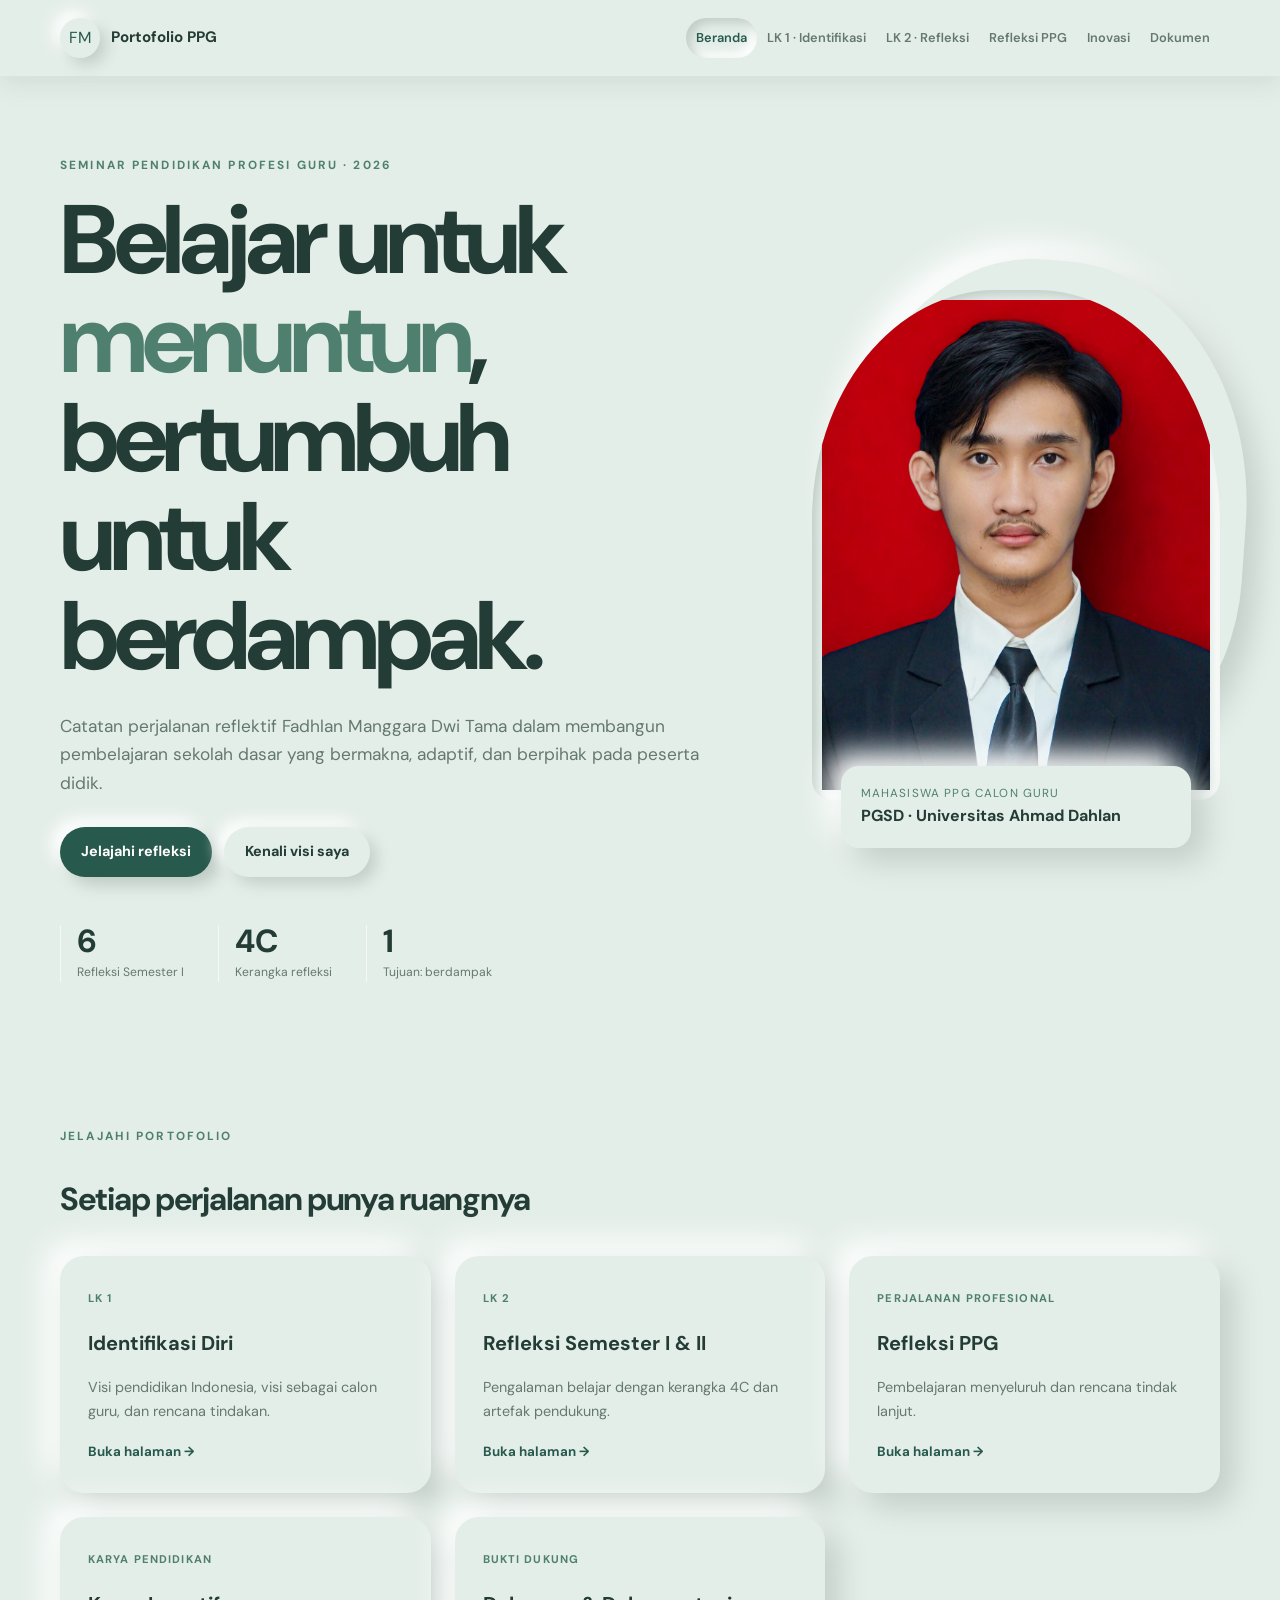
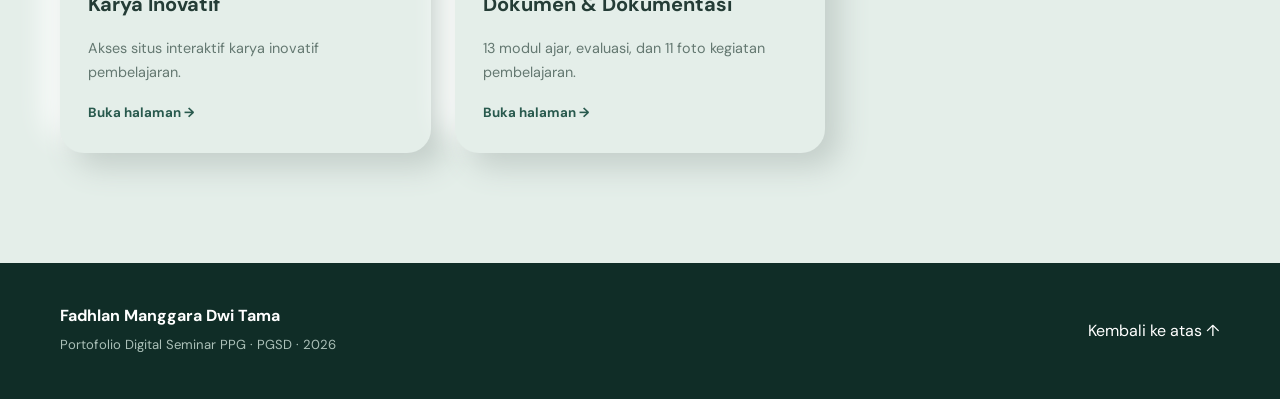
==== index.html @ 5e805ad4 "Update halaman portofolio dan refleksi LK tanpa rubrik" ====
<!doctype html>
<html lang="id"><head><meta charset="UTF-8"><meta name="viewport" content="width=device-width,initial-scale=1"><meta name="description" content="Beranda — Portofolio Seminar PPG Fadhlan Manggara Dwi Tama"><meta name="theme-color" content="#28594d"><title>Beranda | Portofolio PPG Fadhlan Manggara</title><link rel="icon" type="image/png" href="image/Icon.png"><link rel="preconnect" href="https://fonts.googleapis.com"><link rel="preconnect" href="https://fonts.gstatic.com" crossorigin><link href="https://fonts.googleapis.com/css2?family=DM+Sans:wght@400;500;600;700&display=swap" rel="stylesheet"><link rel="stylesheet" href="styles.css"><link rel="stylesheet" href="updates.css"><link rel="stylesheet" href="neumorphism.css?v=20261024"><link rel="stylesheet" href="pages.css?v=20261024"><script src="site.js?v=20261024" defer></script></head><body id="top-page"><a class="skip-link" href="#main">Lewati ke konten utama</a><header class="site-header"><nav class="nav shell" aria-label="Navigasi utama"><a class="brand" href="index.html"><span>FM</span><strong>Portofolio PPG</strong></a><button class="menu-button" type="button" aria-expanded="false" aria-controls="nav-list"><span class="sr-only">Buka menu</span><i></i><i></i><i></i></button><ul id="nav-list" class="nav-list"><li><a href="index.html">Beranda</a></li><li><a href="identifikasi.html">LK 1 · Identifikasi</a></li><li><a href="refleksi.html">LK 2 · Refleksi</a></li><li><a href="refleksi-ppg.html">Refleksi PPG</a></li><li><a href="inovasi.html">Inovasi</a></li><li><a href="dokumen.html">Dokumen</a></li></ul></nav></header><main id="main">      <section class="hero shell" id="top">
        <div class="hero-copy reveal">
          <p class="eyebrow">Seminar Pendidikan Profesi Guru · 2026</p>
          <h1>Belajar untuk <em>menuntun</em>, bertumbuh untuk berdampak.</h1>
          <p class="lead">
            Catatan perjalanan reflektif Fadhlan Manggara Dwi Tama dalam
            membangun pembelajaran sekolah dasar yang bermakna, adaptif, dan
            berpihak pada peserta didik.
          </p>
          <div class="hero-actions">
            <a class="button primary" href="refleksi.html">Jelajahi refleksi</a
            ><a class="button secondary" href="identifikasi.html"
              >Kenali visi saya</a
            >
          </div>
          <dl class="hero-stats">
            <div>
              <dt>6</dt>
              <dd>Refleksi Semester I</dd>
            </div>
            <div>
              <dt>4C</dt>
              <dd>Kerangka refleksi</dd>
            </div>
            <div>
              <dt>1</dt>
              <dd>Tujuan: berdampak</dd>
            </div>
          </dl>
        </div>
        <figure class="portrait-card reveal">
          <div class="portrait-frame">
            <img src="image/avatar.jpg" alt="Foto Fadhlan Manggara Dwi Tama" />
          </div>
          <figcaption>
            <span>Mahasiswa PPG Calon Guru</span
            ><strong>PGSD · Universitas Ahmad Dahlan</strong>
          </figcaption>
        </figure>
      </section><section class="section home-links"><div class="shell"><p class="eyebrow">Jelajahi portofolio</p><h2>Setiap perjalanan punya ruangnya</h2><div class="home-card-grid"><a class="home-card" href="identifikasi.html"><span>LK 1</span><h3>Identifikasi Diri</h3><p>Visi pendidikan Indonesia, visi sebagai calon guru, dan rencana tindakan.</p><small>Buka halaman →</small></a><a class="home-card" href="refleksi.html"><span>LK 2</span><h3>Refleksi Semester I & II</h3><p>Pengalaman belajar dengan kerangka 4C dan artefak pendukung.</p><small>Buka halaman →</small></a><a class="home-card" href="refleksi-ppg.html"><span>Perjalanan profesional</span><h3>Refleksi PPG</h3><p>Pembelajaran menyeluruh dan rencana tindak lanjut.</p><small>Buka halaman →</small></a><a class="home-card" href="inovasi.html"><span>Karya pendidikan</span><h3>Karya Inovatif</h3><p>Akses situs interaktif karya inovatif pembelajaran.</p><small>Buka halaman →</small></a><a class="home-card" href="dokumen.html"><span>Bukti dukung</span><h3>Dokumen & Dokumentasi</h3><p>13 modul ajar, evaluasi, dan 11 foto kegiatan pembelajaran.</p><small>Buka halaman →</small></a></div></div></section></main><footer><div class="shell footer-inner"><div><strong>Fadhlan Manggara Dwi Tama</strong><p>Portofolio Digital Seminar PPG · PGSD · 2026</p></div><a href="#top-page">Kembali ke atas ↑</a></div></footer></body></html>
---- styles.css ----
:root{--ink:#18322d;--forest:#173f36;--leaf:#3f785f;--mint:#dcebe3;--cream:#f4f0e7;--paper:#fffdf8;--gold:#c98942;--muted:#65736f;--line:#d8dfda;--shadow:0 24px 70px rgba(23,63,54,.12);--radius:28px}*{box-sizing:border-box}html{scroll-behavior:smooth;scroll-padding-top:88px}body{margin:0;background:var(--paper);color:var(--ink);font-family:"DM Sans",sans-serif;line-height:1.65}a{color:inherit}.shell{width:min(1160px,calc(100% - 40px));margin:auto}.skip-link{position:fixed;left:20px;top:-100px;z-index:200;background:#fff;padding:12px 18px;border-radius:12px}.skip-link:focus{top:12px}.sr-only{position:absolute;width:1px;height:1px;overflow:hidden;clip:rect(0,0,0,0)}.site-header{position:sticky;top:0;z-index:100;background:rgba(255,253,248,.9);backdrop-filter:blur(16px);border-bottom:1px solid rgba(216,223,218,.8)}.nav{height:76px;display:flex;align-items:center;justify-content:space-between}.brand{display:flex;align-items:center;gap:11px;text-decoration:none}.brand span{display:grid;place-items:center;width:38px;height:38px;background:var(--forest);color:#fff;border-radius:50%;font-family:"Newsreader",serif}.brand strong{font-size:.95rem}.nav-list{display:flex;list-style:none;gap:4px;margin:0;padding:0}.nav-list a{display:block;text-decoration:none;padding:9px 13px;border-radius:999px;color:var(--muted);font-size:.86rem;font-weight:600}.nav-list a:hover,.nav-list a.active{background:var(--mint);color:var(--forest)}.menu-button{display:none;border:0;background:none}.menu-button i{display:block;width:22px;height:2px;background:var(--ink);margin:4px}.hero{min-height:calc(100vh - 76px);display:grid;grid-template-columns:1.25fr .75fr;gap:72px;align-items:center;padding-top:80px;padding-bottom:80px}.eyebrow{margin:0 0 14px;text-transform:uppercase;letter-spacing:.18em;color:var(--leaf);font-size:.74rem;font-weight:700}.hero h1,.section-heading h2{font-family:"Newsreader",serif;line-height:1.02;letter-spacing:-.035em;margin:0}.hero h1{font-size:clamp(3.5rem,7.6vw,6.6rem);max-width:800px}.hero h1 em{color:var(--leaf);font-weight:600}.lead{max-width:650px;color:var(--muted);font-size:1.08rem;margin:26px 0 30px}.hero-actions{display:flex;gap:12px;flex-wrap:wrap}.button{text-decoration:none;border-radius:999px;padding:13px 21px;font-weight:700;font-size:.9rem}.primary{background:var(--forest);color:#fff}.secondary{border:1px solid var(--line);background:#fff}.hero-stats{display:flex;gap:34px;margin:48px 0 0}.hero-stats div{border-left:1px solid var(--line);padding-left:16px}.hero-stats dt{font-family:"Newsreader",serif;font-size:2rem;font-weight:700;line-height:1}.hero-stats dd{margin:5px 0 0;color:var(--muted);font-size:.76rem}.portrait-card{margin:0;position:relative}.portrait-card:before{content:"";position:absolute;inset:-30px -26px 80px 30px;border-radius:48% 52% 42% 58%;background:var(--mint);z-index:-1;transform:rotate(4deg)}.portrait-frame{aspect-ratio:4/5;overflow:hidden;border-radius:45% 45% 20px 20px;background:var(--mint);box-shadow:var(--shadow)}.portrait-frame img{width:100%;height:100%;object-fit:cover}.portrait-card figcaption{width:86%;margin:-34px auto 0;position:relative;background:var(--forest);color:#fff;padding:18px 20px;border-radius:18px;box-shadow:var(--shadow)}.portrait-card figcaption span,.portrait-card figcaption strong{display:block}.portrait-card figcaption span{color:#bcd5c6;font-size:.73rem;text-transform:uppercase;letter-spacing:.1em}.section{padding:110px 0}.section-heading{max-width:760px;margin-bottom:46px}.section-heading h2{font-size:clamp(2.5rem,5vw,4.4rem)}.section-heading>p:last-child{color:var(--muted);max-width:680px}.split{max-width:none;display:grid;grid-template-columns:1.25fr .75fr;align-items:end;gap:50px}.identity{background:var(--cream)}.vision-grid{display:grid;grid-template-columns:repeat(3,1fr);gap:18px}.vision-card{background:var(--paper);border:1px solid rgba(23,63,54,.08);border-radius:var(--radius);padding:30px}.vision-card>span{display:inline-grid;place-items:center;width:38px;height:38px;background:var(--mint);border-radius:50%;font-weight:700;color:var(--leaf)}.vision-card h3{font-family:"Newsreader",serif;font-size:1.55rem;line-height:1.15}.vision-card p{color:var(--muted)}.profile-card{display:grid;grid-template-columns:1fr 1fr;gap:60px;background:var(--forest);color:#fff;border-radius:var(--radius);padding:42px;margin-top:20px}.profile-card h3{font-family:"Newsreader",serif;font-size:2.3rem;margin:.2em 0}.profile-card p{color:#c9d8d2}.profile-data{margin:0}.profile-data div{display:grid;grid-template-columns:130px 1fr;padding:10px 0;border-bottom:1px solid rgba(255,255,255,.13)}.profile-data dt{color:#a9c0b7;font-size:.8rem}.profile-data dd{margin:0;font-weight:600}.semester-tabs{display:flex;gap:8px;margin-bottom:24px}.tab{border:1px solid var(--line);background:#fff;color:var(--muted);padding:11px 17px;border-radius:999px;font:600 .88rem "DM Sans";cursor:pointer}.tab span{display:inline-grid;place-items:center;min-width:24px;height:24px;background:var(--cream);border-radius:50%;margin-left:7px}.tab.active{background:var(--forest);color:#fff;border-color:var(--forest)}.course-grid{display:grid;grid-template-columns:repeat(2,1fr);gap:18px}.course-card{border:1px solid var(--line);border-radius:var(--radius);overflow:hidden;background:#fff}.course-summary{width:100%;display:grid;grid-template-columns:auto 1fr auto;align-items:center;gap:16px;text-align:left;border:0;background:#fff;padding:23px;cursor:pointer;color:var(--ink)}.course-summary .number{display:grid;place-items:center;width:42px;height:42px;border-radius:14px;background:var(--mint);font-weight:700}.course-summary strong{font:700 1.18rem/1.25 "Newsreader",serif}.course-summary small{display:block;color:var(--muted);font:500 .72rem "DM Sans";margin-top:5px;text-transform:uppercase;letter-spacing:.08em}.chevron{font-size:1.4rem;transition:.2s}.course-card.open .chevron{transform:rotate(45deg)}.course-body{display:none;padding:0 23px 24px}.course-card.open .course-body{display:block}.four-c{display:grid;grid-template-columns:1fr 1fr;gap:10px}.four-c div{background:#f6f8f5;border-radius:15px;padding:14px}.four-c b{display:block;color:var(--leaf);font-size:.72rem;text-transform:uppercase;letter-spacing:.1em}.four-c p{margin:5px 0 0;color:var(--muted);font-size:.86rem}.artifact{margin:12px 0 0;padding:12px 14px;border:1px dashed #afbeb6;border-radius:14px;color:var(--muted);font-size:.8rem}.pending-card,.pending-card .course-summary{background:var(--cream)}.journey{background:var(--mint)}.journey-grid{display:grid;grid-template-columns:1fr 1fr;gap:20px}.dark-card,.quote-card{border-radius:var(--radius);padding:40px;min-height:340px}.dark-card{background:var(--forest);color:#fff}.dark-card h3{font:700 2.6rem/1.05 "Newsreader",serif}.dark-card p:last-child{color:#c2d4cc}.mini-label{text-transform:uppercase;letter-spacing:.15em;color:#a9c9b9;font-size:.72rem}.quote-card{background:var(--paper);display:flex;flex-direction:column;justify-content:space-between}.quote-card blockquote{margin:0;font:600 2rem/1.2 "Newsreader",serif}.quote-card p{color:var(--muted)}.action-plan{margin-top:20px;background:var(--paper);border-radius:var(--radius);padding:38px;display:grid;grid-template-columns:.7fr 1.3fr;gap:50px}.action-plan h3{font:700 2.15rem/1.1 "Newsreader",serif}.action-plan ol{list-style:none;margin:0;padding:0}.action-plan li{display:flex;gap:18px;padding:17px 0;border-bottom:1px solid var(--line)}.action-plan li>span{color:var(--gold);font-weight:700}.action-plan strong{font-family:"Newsreader",serif;font-size:1.15rem}.action-plan p{margin:3px 0;color:var(--muted);font-size:.88rem}.innovation-card{display:grid;grid-template-columns:.8fr 1.2fr;border:1px solid var(--line);border-radius:var(--radius);overflow:hidden}.innovation-visual{min-height:480px;background:var(--forest);color:#fff;padding:30px;display:flex;flex-direction:column;justify-content:space-between}.innovation-visual>span{text-transform:uppercase;letter-spacing:.15em;color:#bcd5c6;font-size:.72rem}.visual-mark{font:600 9rem "Newsreader",serif;text-align:center;color:var(--gold)}.innovation-copy{padding:46px}.status{display:inline-block;background:#f9ead8;color:#8a5725;border-radius:999px;padding:6px 11px;font-size:.72rem;font-weight:700;text-transform:uppercase}.innovation-copy h3{font:700 2.6rem/1.1 "Newsreader",serif;margin:.5em 0}.innovation-copy>p{color:var(--muted)}.criteria{display:grid;grid-template-columns:1fr 1fr;gap:9px;margin:24px 0}.criteria div{background:var(--cream);border-radius:14px;padding:13px;display:flex;gap:10px;align-items:center;font-size:.82rem}.criteria b{color:var(--gold)}.editor-note{border-left:3px solid var(--gold);padding-left:13px;font-size:.82rem}.evidence{background:var(--cream)}.evidence-grid{display:grid;grid-template-columns:repeat(3,1fr);gap:18px}.evidence-card{background:var(--paper);border-radius:var(--radius);padding:28px}.evidence-card>span{color:var(--leaf);font-size:.72rem;text-transform:uppercase;letter-spacing:.12em;font-weight:700}.evidence-card h3{font:700 1.6rem "Newsreader",serif}.evidence-card p{color:var(--muted)}.evidence-card button{border:1px solid var(--line);background:#f4f5f2;color:#8b9591;padding:10px 12px;border-radius:12px;width:100%}.completion-note{margin-top:18px;background:#fff7eb;border:1px solid #edcf9d;border-radius:18px;padding:20px}.completion-note p{margin:5px 0 0;color:#75552e}footer{background:#102d27;color:#fff;padding:40px 0}.footer-inner{display:flex;justify-content:space-between;align-items:center}.footer-inner p{margin:4px 0;color:#abc0b8;font-size:.82rem}.footer-inner a{text-decoration:none}.reveal{opacity:0;transform:translateY(20px);transition:.6s ease}.reveal.visible{opacity:1;transform:none}@media(max-width:860px){.nav-list{position:absolute;top:76px;left:0;right:0;background:var(--paper);padding:18px 20px;display:none;flex-direction:column;border-bottom:1px solid var(--line)}.nav-list.open{display:flex}.menu-button{display:block}.hero{grid-template-columns:1fr;min-height:auto}.portrait-card{max-width:430px}.split,.profile-card,.journey-grid,.action-plan,.innovation-card{grid-template-columns:1fr}.vision-grid,.evidence-grid{grid-template-columns:1fr}.course-grid{grid-template-columns:1fr}.portrait-card:before{inset:-20px -12px 50px 20px}}@media(max-width:560px){.shell{width:min(100% - 26px,1160px)}.hero{padding-top:55px}.hero h1{font-size:3.15rem}.hero-stats{gap:12px}.hero-stats div{padding-left:10px}.section{padding:78px 0}.section-heading h2{font-size:2.7rem}.four-c,.criteria{grid-template-columns:1fr}.profile-card,.dark-card,.quote-card,.action-plan,.innovation-copy{padding:26px}.profile-data div{grid-template-columns:1fr}.footer-inner{align-items:flex-start;gap:20px;flex-direction:column}}@media(prefers-reduced-motion:reduce){html{scroll-behavior:auto}.reveal{opacity:1;transform:none;transition:none}}
---- updates.css ----
.teaching-gallery{margin:48px 0}.teaching-gallery h3{font-size:2rem;letter-spacing:-.04em}.photo-grid{display:grid;grid-template-columns:repeat(3,minmax(0,1fr));gap:22px}.photo-grid figure{margin:0;padding:12px;border-radius:22px;background:var(--paper);box-shadow:var(--shadow-sm)}.photo-grid img{display:block;width:100%;aspect-ratio:4/3;object-fit:cover;border-radius:14px}.photo-grid figcaption{padding:12px 4px 4px;font-size:.8rem;color:var(--muted)}.artifact-block>p{font-size:.88rem;line-height:1.8}.innovation-copy .button{margin-top:20px;display:inline-block}@media(max-width:760px){.photo-grid{grid-template-columns:repeat(2,minmax(0,1fr))}}@media(max-width:480px){.photo-grid{grid-template-columns:1fr}}
---- neumorphism.css ----
:root{--ink:#243c36;--forest:#28594d;--leaf:#4f806f;--mint:#e4eee9;--cream:#e4eee9;--paper:#e4eee9;--muted:#647871;--line:rgba(255,255,255,.58);--shadow:14px 14px 30px #c3cec9,-14px -14px 30px #fff;--shadow-sm:7px 7px 15px #c3cec9,-7px -7px 15px #fff;--inset:inset 5px 5px 10px #c3cec9,inset -5px -5px 10px #fff}
body,.brand span,.hero h1,.section-heading h2,.hero-stats dt,.vision-card h3,.profile-card h3,.course-summary strong,.dark-card h3,.quote-card blockquote,.action-plan h3,.action-plan strong,.innovation-copy h3,.visual-mark,.evidence-card h3{font-family:"DM Sans",system-ui,-apple-system,"Segoe UI",sans-serif}
.hero h1,.section-heading h2{font-weight:700;letter-spacing:-.055em}.hero h1 em{font-style:normal;font-weight:700}.course-summary strong,.vision-card h3,.action-plan strong,.evidence-card h3{letter-spacing:-.025em}
.site-header{background:rgba(228,238,233,.92);border:0;box-shadow:0 8px 22px rgba(126,151,141,.18)}
.brand span{width:40px;height:40px;background:var(--paper);color:var(--forest);box-shadow:var(--shadow-sm)}
.nav-list a:hover{background:var(--paper);box-shadow:var(--shadow-sm)}.nav-list a.active{background:var(--paper);box-shadow:var(--inset);color:var(--forest)}
.primary{box-shadow:8px 8px 16px #bdc9c4,-8px -8px 16px #fff}.secondary{border:0;background:var(--paper);box-shadow:var(--shadow-sm)}.button:active{transform:translateY(1px);box-shadow:var(--inset)}
.portrait-card:before{background:var(--paper);box-shadow:var(--shadow)}.portrait-frame{padding:10px;box-shadow:var(--inset)}.portrait-card figcaption{background:var(--paper);color:var(--ink);box-shadow:var(--shadow)}.portrait-card figcaption span{color:var(--leaf)}
.identity,.journey,.evidence{background:var(--paper)}
.vision-card,.quote-card,.action-plan,.innovation-card,.evidence-card{border:0;background:var(--paper);box-shadow:var(--shadow)}
.vision-card>span,.course-summary .number{background:var(--paper);box-shadow:var(--inset)}
.profile-card{background:var(--paper);color:var(--ink);margin-top:34px;box-shadow:var(--shadow)}.profile-card p{color:var(--muted)}.profile-data div{padding:12px 16px;margin:7px 0;border:0;border-radius:14px;box-shadow:var(--inset)}.profile-data dt{color:var(--leaf)}
.tab{border:0;background:var(--paper);box-shadow:var(--shadow-sm)}.tab.active{background:var(--paper);color:var(--forest);box-shadow:var(--inset)}
.course-card{border:0;background:var(--paper);box-shadow:var(--shadow-sm)}.course-summary,.pending-card,.pending-card .course-summary{background:var(--paper)}.four-c div,.criteria div{background:var(--paper);box-shadow:var(--inset)}
.dark-card{box-shadow:14px 14px 28px #bcc8c3,-14px -14px 28px #fff}.action-plan{margin-top:28px}.innovation-card{overflow:hidden}.evidence-card button{border:0;background:var(--paper);box-shadow:var(--inset)}.completion-note{margin-top:30px;background:var(--paper);border:0;box-shadow:var(--inset)}.completion-note p{color:var(--muted)}
@media(max-width:860px){.nav-list{background:var(--paper);box-shadow:0 15px 24px rgba(126,151,141,.18)}}
.document-jump{display:block;text-align:center;text-decoration:none;background:var(--paper);color:var(--forest);font-size:.86rem;font-weight:700;padding:12px;border-radius:12px;box-shadow:var(--shadow-sm)}.document-jump:active{box-shadow:var(--inset)}
.document-catalog{margin-top:46px}.catalog-head{display:flex;align-items:end;justify-content:space-between;gap:30px;margin-bottom:24px}.catalog-head h3{font-size:clamp(2rem,4vw,3.2rem);letter-spacing:-.05em;margin:0}.catalog-head>p{color:var(--muted)}.document-list{display:grid;gap:16px}.document-row{display:grid;grid-template-columns:auto 1fr auto;gap:22px;align-items:center;padding:24px;border-radius:22px;background:var(--paper);box-shadow:var(--shadow-sm)}.doc-index{display:grid;place-items:center;width:48px;height:48px;border-radius:15px;box-shadow:var(--inset);font-weight:700;color:var(--leaf)}.doc-tags{display:flex;gap:7px;flex-wrap:wrap}.doc-tags span{font-size:.68rem;text-transform:uppercase;letter-spacing:.08em;color:var(--leaf);font-weight:700}.doc-tags span+span:before{content:"·";margin-right:7px;color:var(--muted)}.doc-main h4{font-size:1.12rem;margin:5px 0 2px}.doc-main p{margin:0;color:var(--muted);font-size:.8rem}.doc-actions{display:flex;gap:8px}.doc-actions a{text-decoration:none;padding:10px 13px;border-radius:12px;background:var(--paper);box-shadow:var(--shadow-sm);font-size:.78rem;font-weight:700}.doc-actions a:first-child{background:var(--forest);color:#fff}.doc-actions a:active{box-shadow:var(--inset)}
@media(max-width:700px){.catalog-head{display:block}.document-row{grid-template-columns:auto 1fr}.doc-actions{grid-column:1/-1}.doc-actions a{flex:1;text-align:center}}
.artifact-block{margin-top:18px}.artifact-block>strong{display:block;margin-bottom:10px;color:var(--forest);font-size:.78rem;text-transform:uppercase;letter-spacing:.1em}.artifact-links{display:grid;grid-template-columns:1fr 1fr;gap:10px}.artifact-links a{display:flex;flex-direction:column;gap:3px;text-decoration:none;padding:14px 16px;border-radius:15px;background:var(--paper);box-shadow:var(--shadow-sm);color:var(--ink)}.artifact-links a:active{box-shadow:var(--inset)}.artifact-links span{font-size:.85rem;font-weight:700}.artifact-links small{color:var(--leaf);font-size:.72rem}@media(max-width:560px){.artifact-links{grid-template-columns:1fr}}
---- pages.css ----
:focus-visible{outline:3px solid var(--forest);outline-offset:5px}button,a{-webkit-tap-highlight-color:transparent}.nav-list{gap:0}.nav-list a{padding:9px 10px;font-size:.8rem}.breadcrumb{display:flex;gap:10px;flex-wrap:wrap;font-size:.8rem;color:var(--muted);margin-bottom:28px}.breadcrumb a{text-decoration:none}.page-heading{max-width:850px;margin-bottom:38px}.page-heading h1{font-size:clamp(2.5rem,5vw,4.4rem);line-height:1.1;letter-spacing:-.05em;margin:0 0 20px}.page-lead{font-size:1.1rem;color:var(--muted);max-width:730px}.author-line{font-size:.87rem;color:var(--muted);margin:24px 0}.page-actions{display:flex;gap:14px;flex-wrap:wrap}.page-actions button{font:inherit;cursor:pointer}.lk-outline{display:flex;flex-wrap:wrap;gap:12px;margin:35px 0 45px}.lk-outline a{font-size:.8rem;text-decoration:none;padding:12px 16px;border-radius:14px;box-shadow:var(--shadow-sm)}.lk-answer{border-radius:28px;box-shadow:var(--shadow);padding:38px;margin:32px 0;scroll-margin-top:100px}.answer-heading{display:flex;align-items:flex-start;gap:20px;margin-bottom:24px}.answer-number{flex-shrink:0;display:grid;place-items:center;width:48px;height:48px;box-shadow:var(--inset);border-radius:16px;font-weight:700;color:var(--leaf)}.answer-heading .eyebrow{margin:0 0 8px}.answer-heading h2{font-size:clamp(1.4rem,2.5vw,2rem);line-height:1.25;letter-spacing:-.035em;margin:0}.answer-prose{max-width:78ch}.answer-prose p{font-size:1rem;line-height:1.9;margin:0 0 18px}.answer-link{border-top:1px solid #c5d4cc;padding-top:20px;font-size:.9rem;color:var(--muted)}.table-scroll{overflow-x:auto}.plan-table,.rubric-table{border-collapse:collapse;width:100%;text-align:left;font-size:.88rem}.plan-table caption,.rubric-table caption{text-align:left;font-weight:700;padding:0 0 16px}.plan-table th,.plan-table td,.rubric-table th,.rubric-table td{padding:16px;border-bottom:1px solid #c5d4cc;vertical-align:top}.plan-table thead,.rubric-table thead{background:#d7e5dd}.plan-table th:first-child{width:28%}.plan-table th:nth-child(2){width:33%}.plan-table-wrap{margin:25px 0}.plan-table{min-width:650px}.rubric-table{min-width:780px}.rubric-panel{margin:32px 0;padding:24px;border-radius:22px;box-shadow:var(--shadow-sm);scroll-margin-top:100px}.rubric-panel summary{font-weight:700;cursor:pointer}.rubric-panel summary span{font-size:.8rem;font-weight:400;color:var(--muted);margin-left:10px}.rubric-content{padding-top:15px}.page-next{display:flex;justify-content:space-between;flex-wrap:wrap;gap:20px;margin-top:45px;font-size:.9rem}.page-next a{text-decoration:none}.home-links{padding-top:15px}.home-links h2{font-size:2rem;letter-spacing:-.04em}.home-card-grid{display:grid;grid-template-columns:repeat(3,minmax(0,1fr));gap:24px;margin-top:30px}.home-card{display:block;text-decoration:none;padding:28px;border-radius:24px;box-shadow:var(--shadow);background:var(--paper)}.home-card span{font-size:.7rem;text-transform:uppercase;letter-spacing:.1em;color:var(--leaf);font-weight:700}.home-card h3{font-size:1.25rem;line-height:1.3}.home-card p{font-size:.9rem;color:var(--muted)}.home-card small{color:var(--forest);font-weight:700}.home-card:hover{box-shadow:var(--inset)}.section{padding-top:65px}.reveal{opacity:1;transform:none}.course-grid{align-items:start}.innovation-copy .button{display:inline-block}.load-message{padding:24px;border-radius:20px;box-shadow:var(--inset);grid-column:1/-1}.load-message a{font-weight:700}@media(max-width:860px){.nav-list a{font-size:.9rem;padding:10px 15px}.home-card-grid{grid-template-columns:1fr 1fr}}@media(max-width:560px){.lk-answer{padding:22px}.answer-heading{gap:12px}.home-card-grid{grid-template-columns:1fr}.rubric-panel{padding:20px}.answer-prose p{font-size:.95rem}.lk-outline{flex-direction:column}.section{padding-top:40px}.page-next{flex-direction:column}.hero h1{font-size:clamp(2.5rem,11vw,3.15rem)}}@media print{@page{size:A4;margin:17mm}body{background:#fff!important;color:#000!important;font-size:10pt}.site-header,footer,.skip-link,.breadcrumb,.lk-outline,.page-actions,.page-next,.rubric-panel{display:none!important}.shell{width:100%}.section{padding:0}.page-heading h1{font-size:26pt}.page-lead{font-size:11pt}.lk-answer{padding:0;margin:22px 0;box-shadow:none;border-radius:0}.answer-heading{break-after:avoid}.answer-heading h2{font-size:16pt}.answer-number{box-shadow:none;width:28px;height:28px}.answer-prose p{font-size:10pt;line-height:1.6}.plan-table{min-width:0;font-size:9pt}.plan-table th,.plan-table td{padding:8px}.table-scroll{overflow:visible}.plan-table tr{break-inside:avoid}.eyebrow{font-size:9pt}.page-heading{margin-bottom:20px}}
:root .section-heading .page-title{font-family:"DM Sans",system-ui,sans-serif;font-size:clamp(2.5rem,5vw,4.4rem);font-weight:700;line-height:1.08;letter-spacing:-.05em;margin:0}
:root #refleksi .course-grid{grid-template-columns:1fr;gap:22px}.course-heading{margin:0}.lk2-intro{padding:28px;border-radius:24px;box-shadow:var(--inset);margin:0 0 32px;max-width:100%}.lk2-intro h2{font-size:1.2rem;letter-spacing:-.02em;margin:0 0 12px}.lk2-intro p{max-width:85ch;color:var(--muted);font-size:.94rem}.lk2-intro .lk2-author{font-size:.8rem}.lk2-intro>a{font-size:.85rem;font-weight:700}.lk2-part{padding:20px 0 0;margin:0}.lk2-part>h3{margin:0 0 16px;font-size:1.15rem;letter-spacing:-.02em}.lk2-part .four-c{gap:18px}.lk2-part .four-c>div{padding:22px}.lk2-part h4{margin:0 0 12px;font-size:.95rem;color:var(--forest)}.lk2-part .four-c p{font-size:.95rem;line-height:1.85}.artifact-analysis{display:grid;grid-template-columns:1fr 1fr;gap:20px}.artifact-review{padding:24px;border-radius:20px;box-shadow:var(--inset)}.artifact-review dl{margin:0}.artifact-review dl>div{margin:16px 0}.artifact-review dt{font-weight:700;color:var(--forest);font-size:.85rem;margin-bottom:5px}.artifact-review dd{margin:0;color:var(--muted);font-size:.91rem;line-height:1.8}.artifact-actions{display:flex;gap:18px;align-items:center;flex-wrap:wrap;margin-top:20px}.artifact-actions a{font-size:.82rem}.practice-link{padding:25px;margin-top:25px;border-left:4px solid var(--leaf);background:#dce9e1;border-radius:0 18px 18px 0}.practice-link p{font-size:.95rem;line-height:1.85;margin:0}.course-body{padding-bottom:30px}.course-body>.artifact-block{font-size:.94rem;line-height:1.85}@media(max-width:700px){.artifact-analysis,.lk2-part .four-c{grid-template-columns:1fr}.lk2-intro{padding:22px}.artifact-review{padding:20px}.course-summary{padding:20px;gap:12px}.course-body{padding-left:16px;padding-right:16px}.practice-link{padding:20px}}
.source-analysis{margin:24px 0;padding:20px;border:1px solid #b5cbbd;border-radius:18px}.source-analysis summary{cursor:pointer;font-size:.9rem;font-weight:700;color:var(--forest)}.source-analysis>div{margin-top:20px}.source-analysis p{font-size:.94rem;line-height:1.9}.source-download{margin:25px 0}.draft-note{margin-top:18px;padding:20px;border-radius:16px;background:#f6ecdc;color:#644720;border-left:4px solid #b7853e}.draft-note p{margin:8px 0 0;font-size:.9rem;line-height:1.8}.draft-note strong{font-size:.9rem}
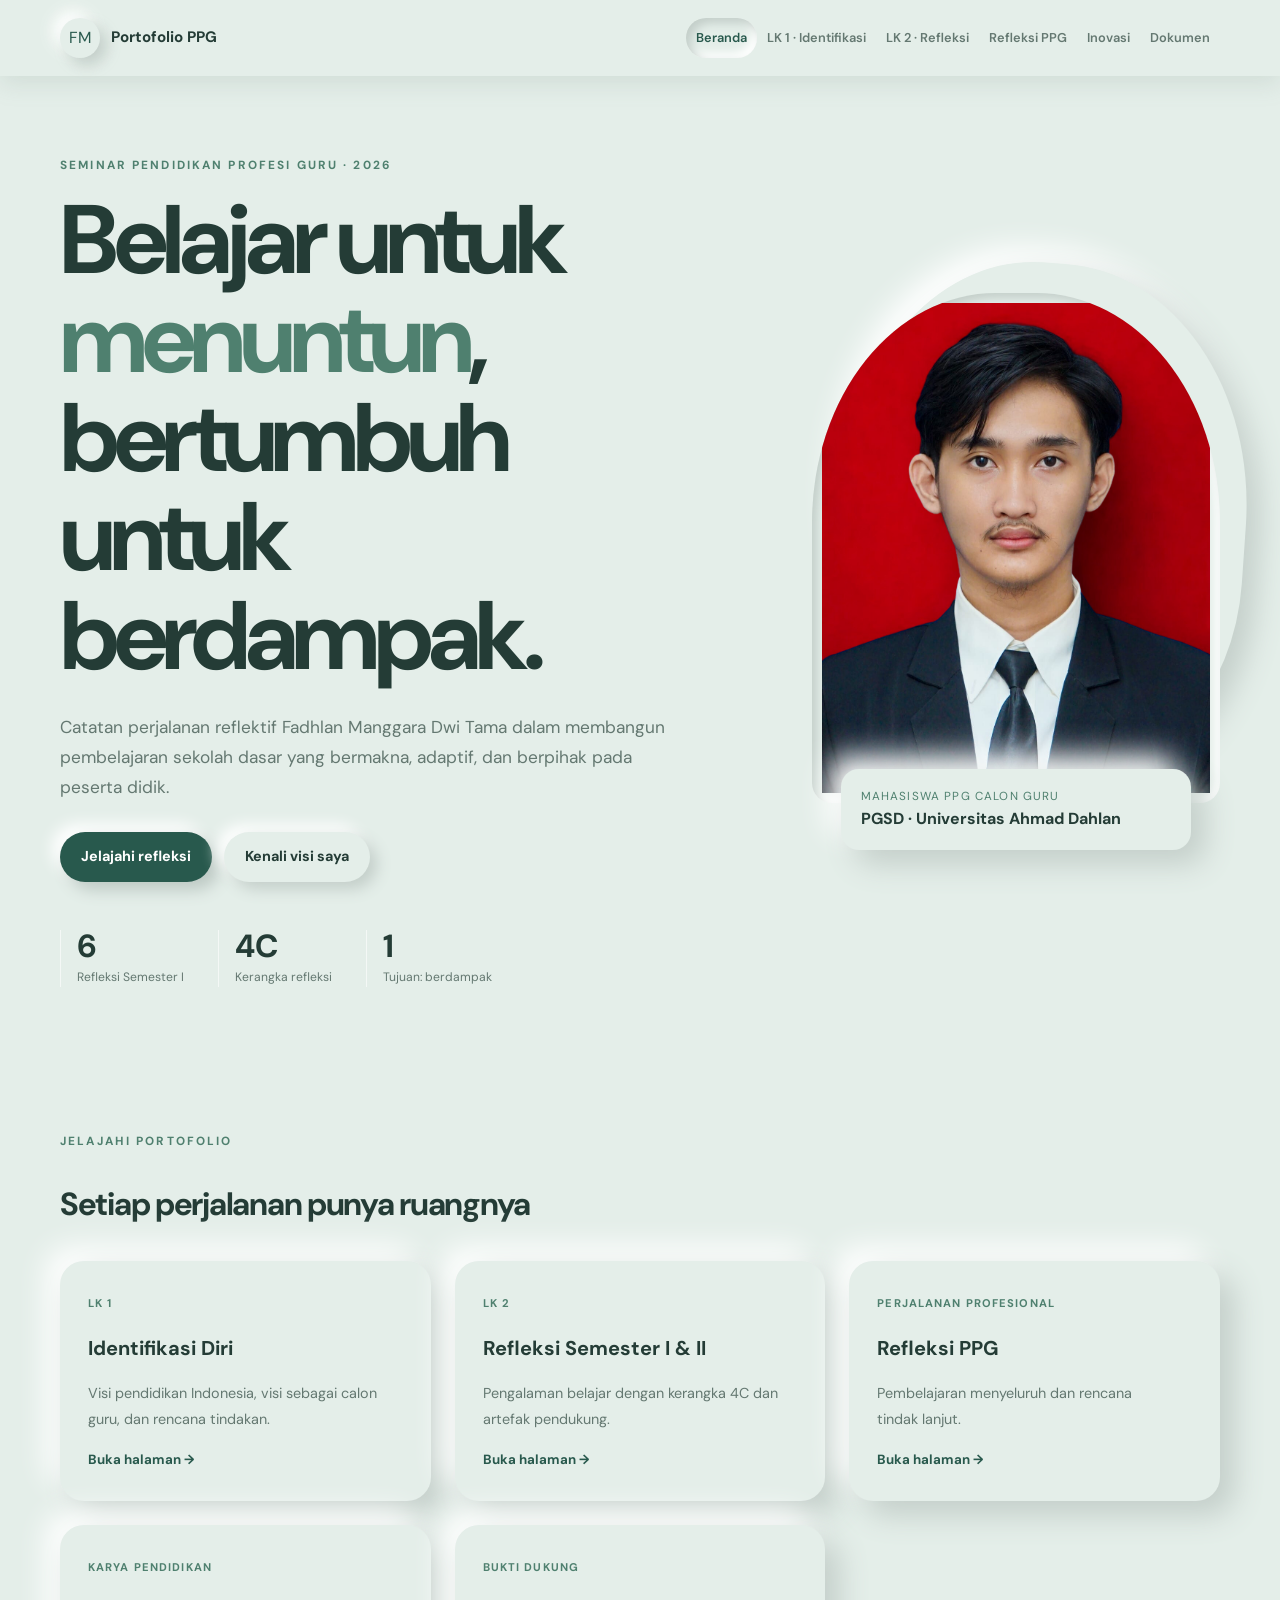
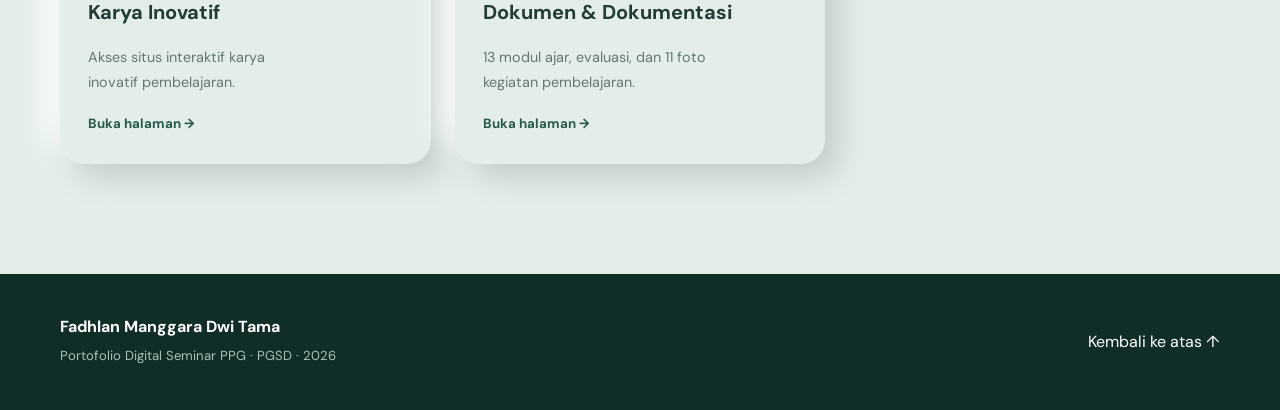
==== commit b5795de4: "Rapikan paragraf seluruh halaman portofolio" ====
--- a/index.html
+++ b/index.html
@@ -1,5 +1,5 @@
 <!doctype html>
-<html lang="id"><head><meta charset="UTF-8"><meta name="viewport" content="width=device-width,initial-scale=1"><meta name="description" content="Beranda — Portofolio Seminar PPG Fadhlan Manggara Dwi Tama"><meta name="theme-color" content="#28594d"><title>Beranda | Portofolio PPG Fadhlan Manggara</title><link rel="icon" type="image/png" href="image/Icon.png"><link rel="preconnect" href="https://fonts.googleapis.com"><link rel="preconnect" href="https://fonts.gstatic.com" crossorigin><link href="https://fonts.googleapis.com/css2?family=DM+Sans:wght@400;500;600;700&display=swap" rel="stylesheet"><link rel="stylesheet" href="styles.css"><link rel="stylesheet" href="updates.css"><link rel="stylesheet" href="neumorphism.css?v=20261024"><link rel="stylesheet" href="pages.css?v=20261024"><script src="site.js?v=20261024" defer></script></head><body id="top-page"><a class="skip-link" href="#main">Lewati ke konten utama</a><header class="site-header"><nav class="nav shell" aria-label="Navigasi utama"><a class="brand" href="index.html"><span>FM</span><strong>Portofolio PPG</strong></a><button class="menu-button" type="button" aria-expanded="false" aria-controls="nav-list"><span class="sr-only">Buka menu</span><i></i><i></i><i></i></button><ul id="nav-list" class="nav-list"><li><a href="index.html">Beranda</a></li><li><a href="identifikasi.html">LK 1 · Identifikasi</a></li><li><a href="refleksi.html">LK 2 · Refleksi</a></li><li><a href="refleksi-ppg.html">Refleksi PPG</a></li><li><a href="inovasi.html">Inovasi</a></li><li><a href="dokumen.html">Dokumen</a></li></ul></nav></header><main id="main">      <section class="hero shell" id="top">
+<html lang="id"><head><meta charset="UTF-8"><meta name="viewport" content="width=device-width,initial-scale=1"><meta name="description" content="Beranda — Portofolio Seminar PPG Fadhlan Manggara Dwi Tama"><meta name="theme-color" content="#28594d"><title>Beranda | Portofolio PPG Fadhlan Manggara</title><link rel="icon" type="image/png" href="image/Icon.png"><link rel="preconnect" href="https://fonts.googleapis.com"><link rel="preconnect" href="https://fonts.gstatic.com" crossorigin><link href="https://fonts.googleapis.com/css2?family=DM+Sans:wght@400;500;600;700&display=swap" rel="stylesheet"><link rel="stylesheet" href="styles.css"><link rel="stylesheet" href="updates.css"><link rel="stylesheet" href="neumorphism.css?v=20261024"><link rel="stylesheet" href="pages.css?v=20261024-typography"><script src="site.js?v=20261024" defer></script></head><body id="top-page"><a class="skip-link" href="#main">Lewati ke konten utama</a><header class="site-header"><nav class="nav shell" aria-label="Navigasi utama"><a class="brand" href="index.html"><span>FM</span><strong>Portofolio PPG</strong></a><button class="menu-button" type="button" aria-expanded="false" aria-controls="nav-list"><span class="sr-only">Buka menu</span><i></i><i></i><i></i></button><ul id="nav-list" class="nav-list"><li><a href="index.html">Beranda</a></li><li><a href="identifikasi.html">LK 1 · Identifikasi</a></li><li><a href="refleksi.html">LK 2 · Refleksi</a></li><li><a href="refleksi-ppg.html">Refleksi PPG</a></li><li><a href="inovasi.html">Inovasi</a></li><li><a href="dokumen.html">Dokumen</a></li></ul></nav></header><main id="main">      <section class="hero shell" id="top">
         <div class="hero-copy reveal">
           <p class="eyebrow">Seminar Pendidikan Profesi Guru · 2026</p>
           <h1>Belajar untuk <em>menuntun</em>, bertumbuh untuk berdampak.</h1>
--- a/pages.css
+++ b/pages.css
@@ -2,3 +2,57 @@
 :root .section-heading .page-title{font-family:"DM Sans",system-ui,sans-serif;font-size:clamp(2.5rem,5vw,4.4rem);font-weight:700;line-height:1.08;letter-spacing:-.05em;margin:0}
 :root #refleksi .course-grid{grid-template-columns:1fr;gap:22px}.course-heading{margin:0}.lk2-intro{padding:28px;border-radius:24px;box-shadow:var(--inset);margin:0 0 32px;max-width:100%}.lk2-intro h2{font-size:1.2rem;letter-spacing:-.02em;margin:0 0 12px}.lk2-intro p{max-width:85ch;color:var(--muted);font-size:.94rem}.lk2-intro .lk2-author{font-size:.8rem}.lk2-intro>a{font-size:.85rem;font-weight:700}.lk2-part{padding:20px 0 0;margin:0}.lk2-part>h3{margin:0 0 16px;font-size:1.15rem;letter-spacing:-.02em}.lk2-part .four-c{gap:18px}.lk2-part .four-c>div{padding:22px}.lk2-part h4{margin:0 0 12px;font-size:.95rem;color:var(--forest)}.lk2-part .four-c p{font-size:.95rem;line-height:1.85}.artifact-analysis{display:grid;grid-template-columns:1fr 1fr;gap:20px}.artifact-review{padding:24px;border-radius:20px;box-shadow:var(--inset)}.artifact-review dl{margin:0}.artifact-review dl>div{margin:16px 0}.artifact-review dt{font-weight:700;color:var(--forest);font-size:.85rem;margin-bottom:5px}.artifact-review dd{margin:0;color:var(--muted);font-size:.91rem;line-height:1.8}.artifact-actions{display:flex;gap:18px;align-items:center;flex-wrap:wrap;margin-top:20px}.artifact-actions a{font-size:.82rem}.practice-link{padding:25px;margin-top:25px;border-left:4px solid var(--leaf);background:#dce9e1;border-radius:0 18px 18px 0}.practice-link p{font-size:.95rem;line-height:1.85;margin:0}.course-body{padding-bottom:30px}.course-body>.artifact-block{font-size:.94rem;line-height:1.85}@media(max-width:700px){.artifact-analysis,.lk2-part .four-c{grid-template-columns:1fr}.lk2-intro{padding:22px}.artifact-review{padding:20px}.course-summary{padding:20px;gap:12px}.course-body{padding-left:16px;padding-right:16px}.practice-link{padding:20px}}
 .source-analysis{margin:24px 0;padding:20px;border:1px solid #b5cbbd;border-radius:18px}.source-analysis summary{cursor:pointer;font-size:.9rem;font-weight:700;color:var(--forest)}.source-analysis>div{margin-top:20px}.source-analysis p{font-size:.94rem;line-height:1.9}.source-download{margin:25px 0}.draft-note{margin-top:18px;padding:20px;border-radius:16px;background:#f6ecdc;color:#644720;border-left:4px solid #b7853e}.draft-note p{margin:8px 0 0;font-size:.9rem;line-height:1.8}.draft-note strong{font-size:.9rem}
+.lk3-priorities{list-style:none;counter-reset:career;margin:0;padding:0;display:grid;gap:24px;max-width:84ch}.lk3-priorities li{counter-increment:career;padding:26px;border-radius:22px;box-shadow:var(--inset)}.lk3-priorities h3{font-size:1.15rem;line-height:1.5;letter-spacing:-.02em;margin:0 0 15px}.lk3-priorities h3:before{content:counter(career,decimal-leading-zero) " · ";color:var(--leaf)}.lk3-priorities p{margin:0;font-size:1rem;line-height:1.9}.lk-related{display:inline-block;margin-top:8px;font-weight:700;font-size:.88rem}@media(max-width:560px){.lk3-priorities li{padding:20px}.lk3-priorities p{font-size:.95rem}}@media print{.lk3-priorities li{box-shadow:none;padding:8px 0}.lk3-priorities h3{font-size:12pt}.lk3-priorities p{font-size:10pt;line-height:1.6}.lk-related{display:none}}
+
+/* Shared reading rhythm: justify long prose only where the column has room. */
+@media screen {
+  .lk-page > .shell,
+  .reflections > .shell { max-width: 1000px; }
+
+  .lk-answer .answer-prose,
+  .lk-answer .lk3-priorities { max-width: none; }
+
+  main :is(p, dd) { overflow-wrap: break-word; }
+
+  main :is(.lead, .page-lead, .section-heading > p:not(.eyebrow),
+    .lk2-intro p:not(.lk2-author), .innovation-copy > p,
+    .evidence-card > p, .completion-note p, .home-card p) {
+    line-height: 1.75;
+    text-wrap: pretty;
+  }
+
+  main :is(.answer-prose p, .lk3-priorities p, .four-c p,
+    .artifact-review dd, .practice-link p, .source-analysis p) {
+    line-height: 1.8;
+    text-align: start;
+    word-break: normal;
+    hyphens: none;
+  }
+
+  .answer-prose p { margin: 0 0 1.15em; }
+  .answer-prose p:last-child { margin-bottom: 0; }
+  main .lk2-part .four-c p { line-height: 1.8; }
+}
+
+@media screen and (min-width: 701px) {
+  main :is(.answer-prose p, .lk3-priorities p, .practice-link p, .source-analysis p) {
+    text-align: justify;
+    text-align-last: start;
+    text-justify: inter-word;
+  }
+}
+
+@media screen and (min-width: 1000px) {
+  main :is(.lk2-part .four-c p, .artifact-review dd) {
+    text-align: justify;
+    text-align-last: start;
+    text-justify: inter-word;
+  }
+}
+
+@media print {
+  .answer-prose p, .lk3-priorities p {
+    text-align: justify;
+    text-align-last: start;
+  }
+}
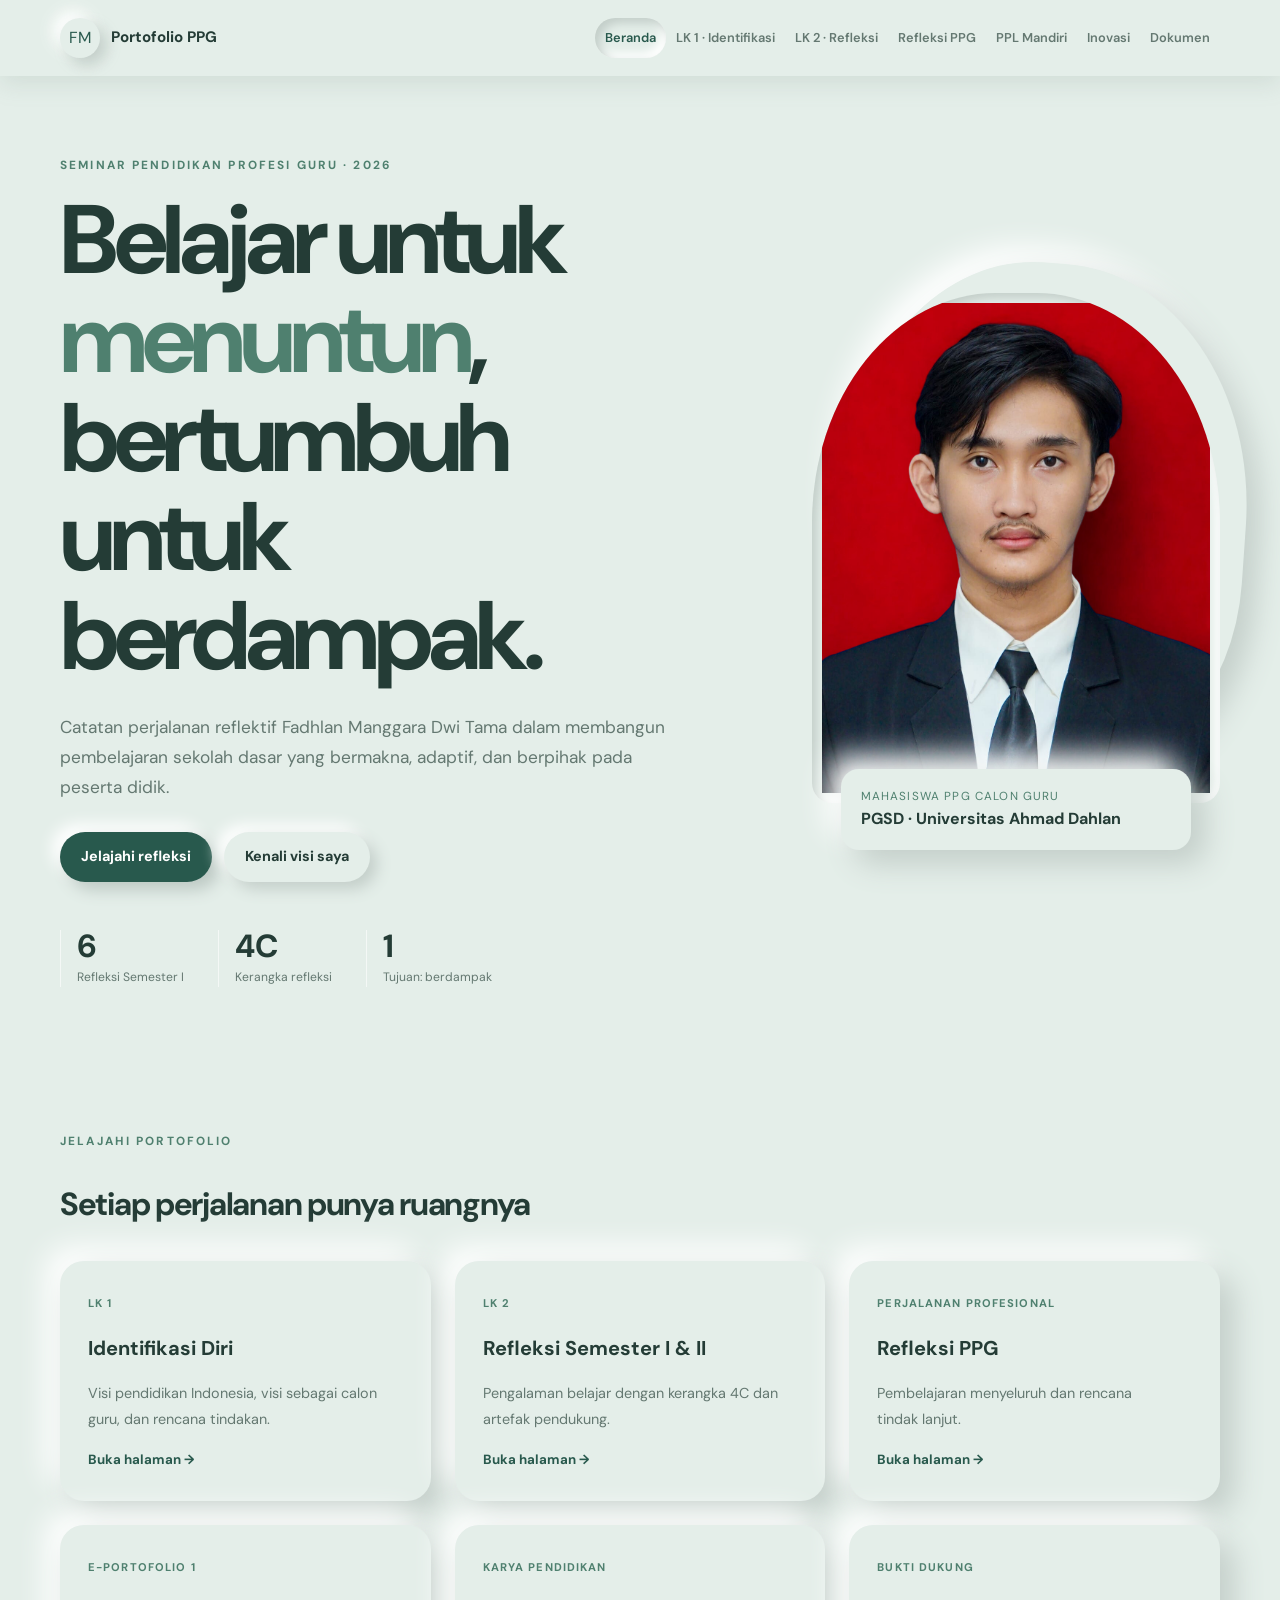
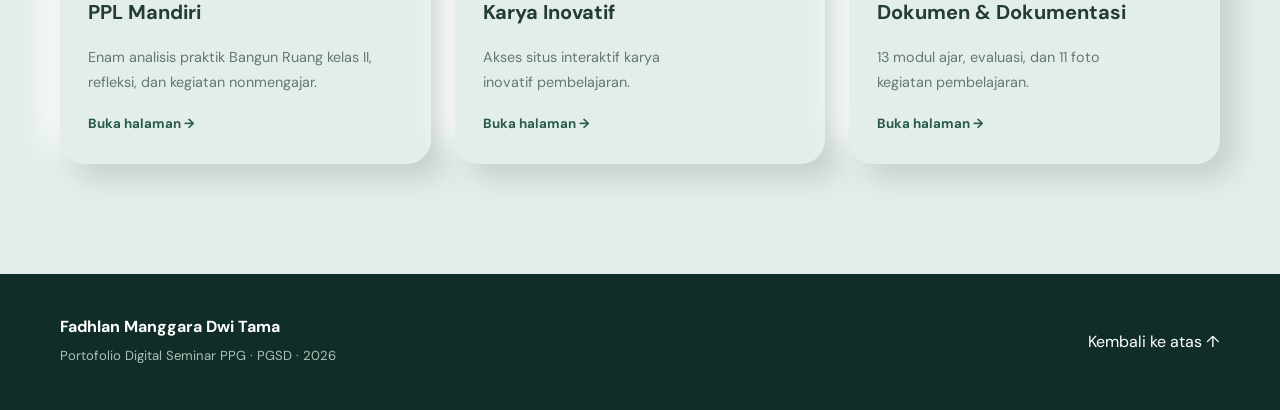
==== commit d5fa07ad: "Update LK4 dan E-Portofolio PPL Mandiri" ====
--- a/index.html
+++ b/index.html
@@ -1,5 +1,5 @@
 <!doctype html>
-<html lang="id"><head><meta charset="UTF-8"><meta name="viewport" content="width=device-width,initial-scale=1"><meta name="description" content="Beranda — Portofolio Seminar PPG Fadhlan Manggara Dwi Tama"><meta name="theme-color" content="#28594d"><title>Beranda | Portofolio PPG Fadhlan Manggara</title><link rel="icon" type="image/png" href="image/Icon.png"><link rel="preconnect" href="https://fonts.googleapis.com"><link rel="preconnect" href="https://fonts.gstatic.com" crossorigin><link href="https://fonts.googleapis.com/css2?family=DM+Sans:wght@400;500;600;700&display=swap" rel="stylesheet"><link rel="stylesheet" href="styles.css"><link rel="stylesheet" href="updates.css"><link rel="stylesheet" href="neumorphism.css?v=20261024"><link rel="stylesheet" href="pages.css?v=20261024-typography"><script src="site.js?v=20261024" defer></script></head><body id="top-page"><a class="skip-link" href="#main">Lewati ke konten utama</a><header class="site-header"><nav class="nav shell" aria-label="Navigasi utama"><a class="brand" href="index.html"><span>FM</span><strong>Portofolio PPG</strong></a><button class="menu-button" type="button" aria-expanded="false" aria-controls="nav-list"><span class="sr-only">Buka menu</span><i></i><i></i><i></i></button><ul id="nav-list" class="nav-list"><li><a href="index.html">Beranda</a></li><li><a href="identifikasi.html">LK 1 · Identifikasi</a></li><li><a href="refleksi.html">LK 2 · Refleksi</a></li><li><a href="refleksi-ppg.html">Refleksi PPG</a></li><li><a href="inovasi.html">Inovasi</a></li><li><a href="dokumen.html">Dokumen</a></li></ul></nav></header><main id="main">      <section class="hero shell" id="top">
+<html lang="id"><head><meta charset="UTF-8"><meta name="viewport" content="width=device-width,initial-scale=1"><meta name="description" content="Beranda — Portofolio Seminar PPG Fadhlan Manggara Dwi Tama"><meta name="theme-color" content="#28594d"><title>Beranda | Portofolio PPG Fadhlan Manggara</title><link rel="icon" type="image/png" href="image/Icon.png"><link rel="preconnect" href="https://fonts.googleapis.com"><link rel="preconnect" href="https://fonts.gstatic.com" crossorigin><link href="https://fonts.googleapis.com/css2?family=DM+Sans:wght@400;500;600;700&display=swap" rel="stylesheet"><link rel="stylesheet" href="styles.css"><link rel="stylesheet" href="updates.css"><link rel="stylesheet" href="neumorphism.css?v=20261024"><link rel="stylesheet" href="pages.css?v=20261024-typography"><script src="site.js?v=20261024" defer></script></head><body id="top-page"><a class="skip-link" href="#main">Lewati ke konten utama</a><header class="site-header"><nav class="nav shell" aria-label="Navigasi utama"><a class="brand" href="index.html"><span>FM</span><strong>Portofolio PPG</strong></a><button class="menu-button" type="button" aria-expanded="false" aria-controls="nav-list"><span class="sr-only">Buka menu</span><i></i><i></i><i></i></button><ul id="nav-list" class="nav-list"><li><a href="index.html">Beranda</a></li><li><a href="identifikasi.html">LK 1 · Identifikasi</a></li><li><a href="refleksi.html">LK 2 · Refleksi</a></li><li><a href="refleksi-ppg.html">Refleksi PPG</a></li><li><a href="ppl-mandiri.html">PPL Mandiri</a></li><li><a href="inovasi.html">Inovasi</a></li><li><a href="dokumen.html">Dokumen</a></li></ul></nav></header><main id="main">      <section class="hero shell" id="top">
         <div class="hero-copy reveal">
           <p class="eyebrow">Seminar Pendidikan Profesi Guru · 2026</p>
           <h1>Belajar untuk <em>menuntun</em>, bertumbuh untuk berdampak.</h1>
@@ -38,4 +38,4 @@
             ><strong>PGSD · Universitas Ahmad Dahlan</strong>
           </figcaption>
         </figure>
-      </section><section class="section home-links"><div class="shell"><p class="eyebrow">Jelajahi portofolio</p><h2>Setiap perjalanan punya ruangnya</h2><div class="home-card-grid"><a class="home-card" href="identifikasi.html"><span>LK 1</span><h3>Identifikasi Diri</h3><p>Visi pendidikan Indonesia, visi sebagai calon guru, dan rencana tindakan.</p><small>Buka halaman →</small></a><a class="home-card" href="refleksi.html"><span>LK 2</span><h3>Refleksi Semester I & II</h3><p>Pengalaman belajar dengan kerangka 4C dan artefak pendukung.</p><small>Buka halaman →</small></a><a class="home-card" href="refleksi-ppg.html"><span>Perjalanan profesional</span><h3>Refleksi PPG</h3><p>Pembelajaran menyeluruh dan rencana tindak lanjut.</p><small>Buka halaman →</small></a><a class="home-card" href="inovasi.html"><span>Karya pendidikan</span><h3>Karya Inovatif</h3><p>Akses situs interaktif karya inovatif pembelajaran.</p><small>Buka halaman →</small></a><a class="home-card" href="dokumen.html"><span>Bukti dukung</span><h3>Dokumen & Dokumentasi</h3><p>13 modul ajar, evaluasi, dan 11 foto kegiatan pembelajaran.</p><small>Buka halaman →</small></a></div></div></section></main><footer><div class="shell footer-inner"><div><strong>Fadhlan Manggara Dwi Tama</strong><p>Portofolio Digital Seminar PPG · PGSD · 2026</p></div><a href="#top-page">Kembali ke atas ↑</a></div></footer></body></html>
+      </section><section class="section home-links"><div class="shell"><p class="eyebrow">Jelajahi portofolio</p><h2>Setiap perjalanan punya ruangnya</h2><div class="home-card-grid"><a class="home-card" href="identifikasi.html"><span>LK 1</span><h3>Identifikasi Diri</h3><p>Visi pendidikan Indonesia, visi sebagai calon guru, dan rencana tindakan.</p><small>Buka halaman →</small></a><a class="home-card" href="refleksi.html"><span>LK 2</span><h3>Refleksi Semester I & II</h3><p>Pengalaman belajar dengan kerangka 4C dan artefak pendukung.</p><small>Buka halaman →</small></a><a class="home-card" href="refleksi-ppg.html"><span>Perjalanan profesional</span><h3>Refleksi PPG</h3><p>Pembelajaran menyeluruh dan rencana tindak lanjut.</p><small>Buka halaman →</small></a><a class="home-card" href="ppl-mandiri.html"><span>E-Portofolio 1</span><h3>PPL Mandiri</h3><p>Enam analisis praktik Bangun Ruang kelas II, refleksi, dan kegiatan nonmengajar.</p><small>Buka halaman →</small></a><a class="home-card" href="inovasi.html"><span>Karya pendidikan</span><h3>Karya Inovatif</h3><p>Akses situs interaktif karya inovatif pembelajaran.</p><small>Buka halaman →</small></a><a class="home-card" href="dokumen.html"><span>Bukti dukung</span><h3>Dokumen & Dokumentasi</h3><p>13 modul ajar, evaluasi, dan 11 foto kegiatan pembelajaran.</p><small>Buka halaman →</small></a></div></div></section></main><footer><div class="shell footer-inner"><div><strong>Fadhlan Manggara Dwi Tama</strong><p>Portofolio Digital Seminar PPG · PGSD · 2026</p></div><a href="#top-page">Kembali ke atas ↑</a></div></footer></body></html>
--- a/pages.css
+++ b/pages.css
@@ -56,3 +56,6 @@
     text-align-last: start;
   }
 }
+
+/* Seven-item portfolio navigation */
+@media(min-width:861px) and (max-width:1090px){.nav{gap:12px}.brand{flex-shrink:0}.brand strong{font-size:.85rem}.nav-list a{padding:9px 7px;font-size:.75rem}}
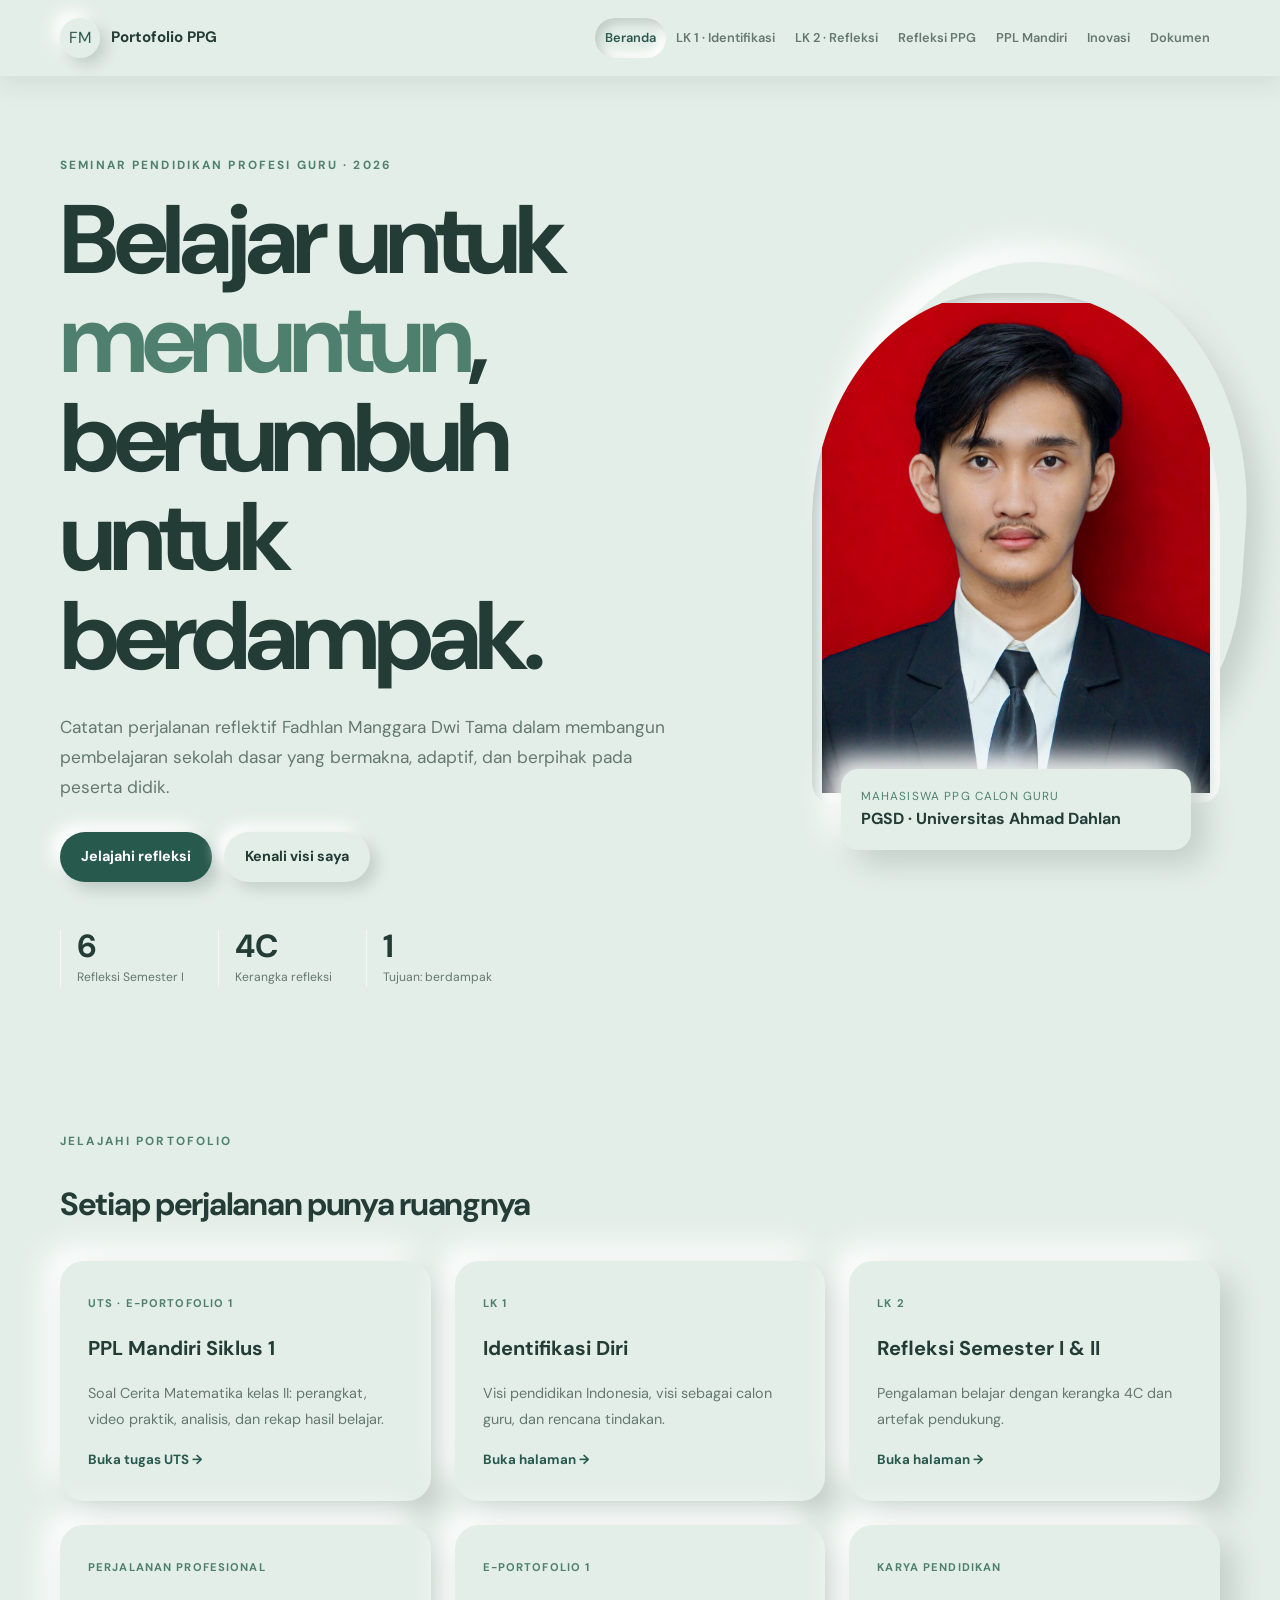
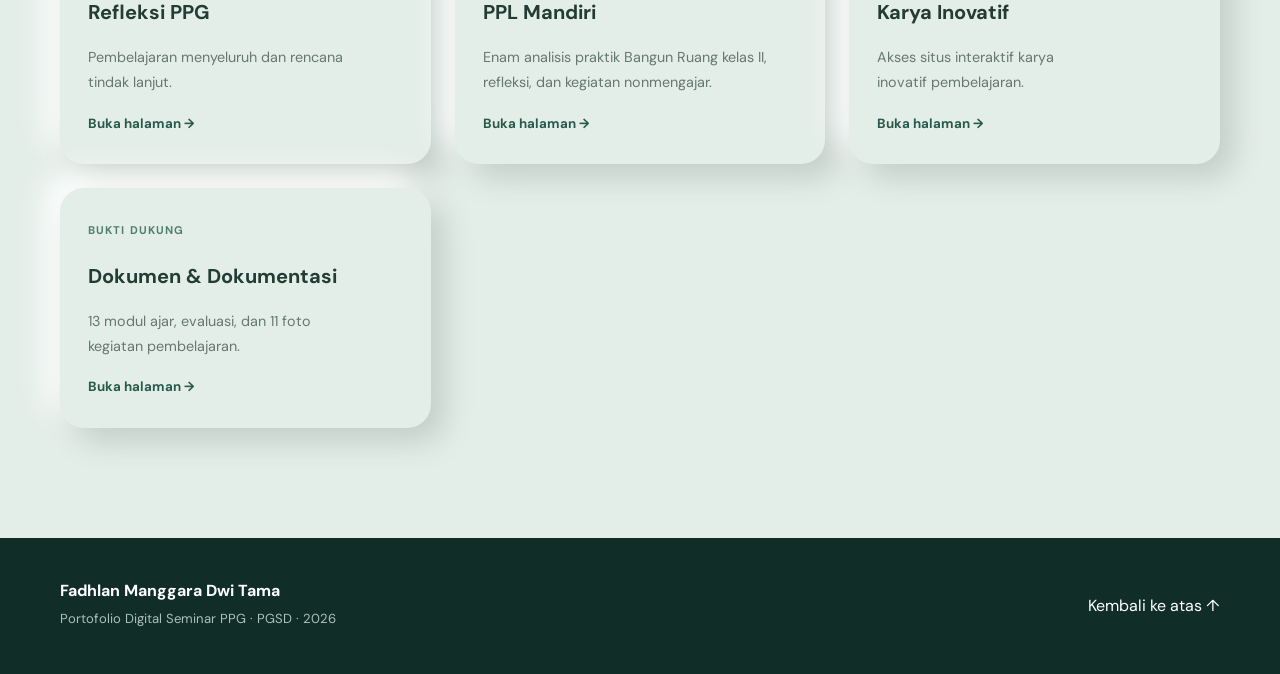
==== commit c6191564: "feat: add UTS PPL Mandiri siklus 1 portfolio" ====
--- a/index.html
+++ b/index.html
@@ -38,4 +38,4 @@
             ><strong>PGSD · Universitas Ahmad Dahlan</strong>
           </figcaption>
         </figure>
-      </section><section class="section home-links"><div class="shell"><p class="eyebrow">Jelajahi portofolio</p><h2>Setiap perjalanan punya ruangnya</h2><div class="home-card-grid"><a class="home-card" href="identifikasi.html"><span>LK 1</span><h3>Identifikasi Diri</h3><p>Visi pendidikan Indonesia, visi sebagai calon guru, dan rencana tindakan.</p><small>Buka halaman →</small></a><a class="home-card" href="refleksi.html"><span>LK 2</span><h3>Refleksi Semester I & II</h3><p>Pengalaman belajar dengan kerangka 4C dan artefak pendukung.</p><small>Buka halaman →</small></a><a class="home-card" href="refleksi-ppg.html"><span>Perjalanan profesional</span><h3>Refleksi PPG</h3><p>Pembelajaran menyeluruh dan rencana tindak lanjut.</p><small>Buka halaman →</small></a><a class="home-card" href="ppl-mandiri.html"><span>E-Portofolio 1</span><h3>PPL Mandiri</h3><p>Enam analisis praktik Bangun Ruang kelas II, refleksi, dan kegiatan nonmengajar.</p><small>Buka halaman →</small></a><a class="home-card" href="inovasi.html"><span>Karya pendidikan</span><h3>Karya Inovatif</h3><p>Akses situs interaktif karya inovatif pembelajaran.</p><small>Buka halaman →</small></a><a class="home-card" href="dokumen.html"><span>Bukti dukung</span><h3>Dokumen & Dokumentasi</h3><p>13 modul ajar, evaluasi, dan 11 foto kegiatan pembelajaran.</p><small>Buka halaman →</small></a></div></div></section></main><footer><div class="shell footer-inner"><div><strong>Fadhlan Manggara Dwi Tama</strong><p>Portofolio Digital Seminar PPG · PGSD · 2026</p></div><a href="#top-page">Kembali ke atas ↑</a></div></footer></body></html>
+      </section><section class="section home-links"><div class="shell"><p class="eyebrow">Jelajahi portofolio</p><h2>Setiap perjalanan punya ruangnya</h2><div class="home-card-grid"><a class="home-card" href="uts-siklus1.html"><span>UTS · E-Portofolio 1</span><h3>PPL Mandiri Siklus 1</h3><p>Soal Cerita Matematika kelas II: perangkat, video praktik, analisis, dan rekap hasil belajar.</p><small>Buka tugas UTS →</small></a><a class="home-card" href="identifikasi.html"><span>LK 1</span><h3>Identifikasi Diri</h3><p>Visi pendidikan Indonesia, visi sebagai calon guru, dan rencana tindakan.</p><small>Buka halaman →</small></a><a class="home-card" href="refleksi.html"><span>LK 2</span><h3>Refleksi Semester I & II</h3><p>Pengalaman belajar dengan kerangka 4C dan artefak pendukung.</p><small>Buka halaman →</small></a><a class="home-card" href="refleksi-ppg.html"><span>Perjalanan profesional</span><h3>Refleksi PPG</h3><p>Pembelajaran menyeluruh dan rencana tindak lanjut.</p><small>Buka halaman →</small></a><a class="home-card" href="ppl-mandiri.html"><span>E-Portofolio 1</span><h3>PPL Mandiri</h3><p>Enam analisis praktik Bangun Ruang kelas II, refleksi, dan kegiatan nonmengajar.</p><small>Buka halaman →</small></a><a class="home-card" href="inovasi.html"><span>Karya pendidikan</span><h3>Karya Inovatif</h3><p>Akses situs interaktif karya inovatif pembelajaran.</p><small>Buka halaman →</small></a><a class="home-card" href="dokumen.html"><span>Bukti dukung</span><h3>Dokumen & Dokumentasi</h3><p>13 modul ajar, evaluasi, dan 11 foto kegiatan pembelajaran.</p><small>Buka halaman →</small></a></div></div></section></main><footer><div class="shell footer-inner"><div><strong>Fadhlan Manggara Dwi Tama</strong><p>Portofolio Digital Seminar PPG · PGSD · 2026</p></div><a href="#top-page">Kembali ke atas ↑</a></div></footer></body></html>
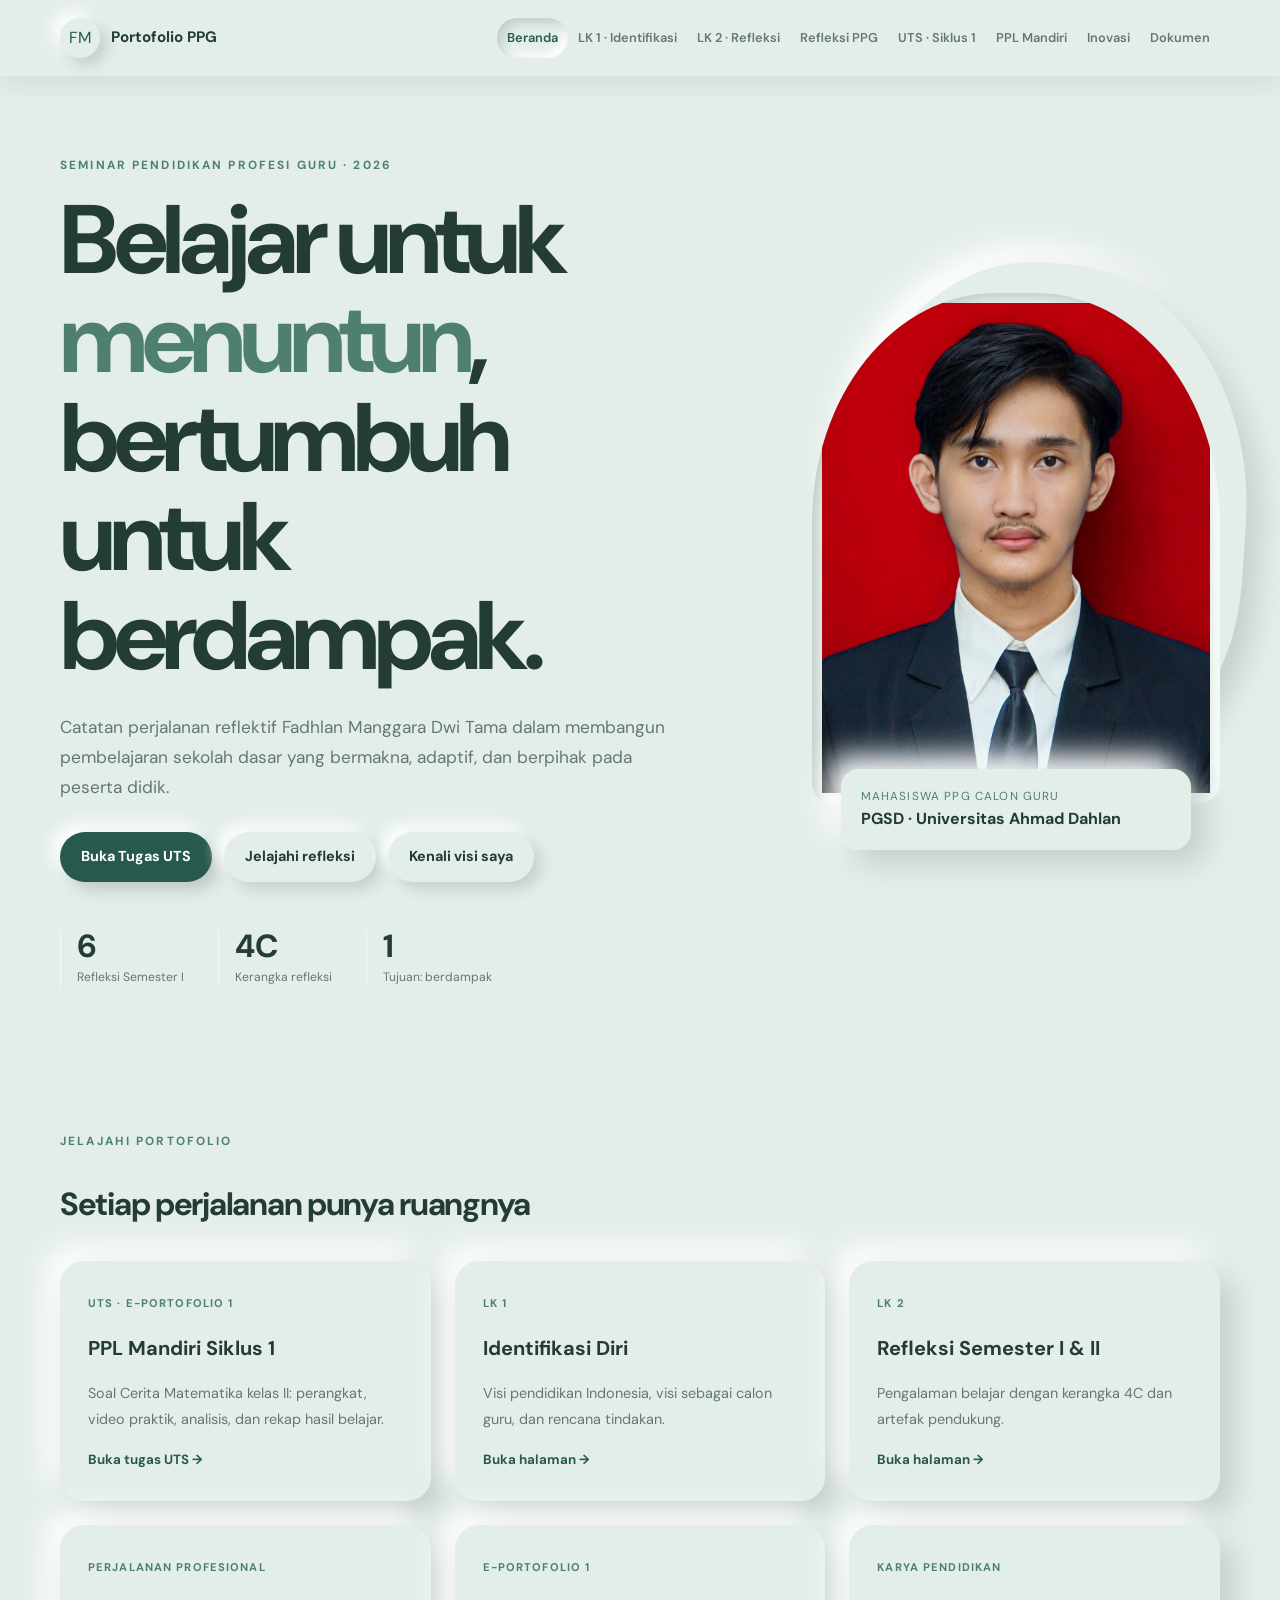
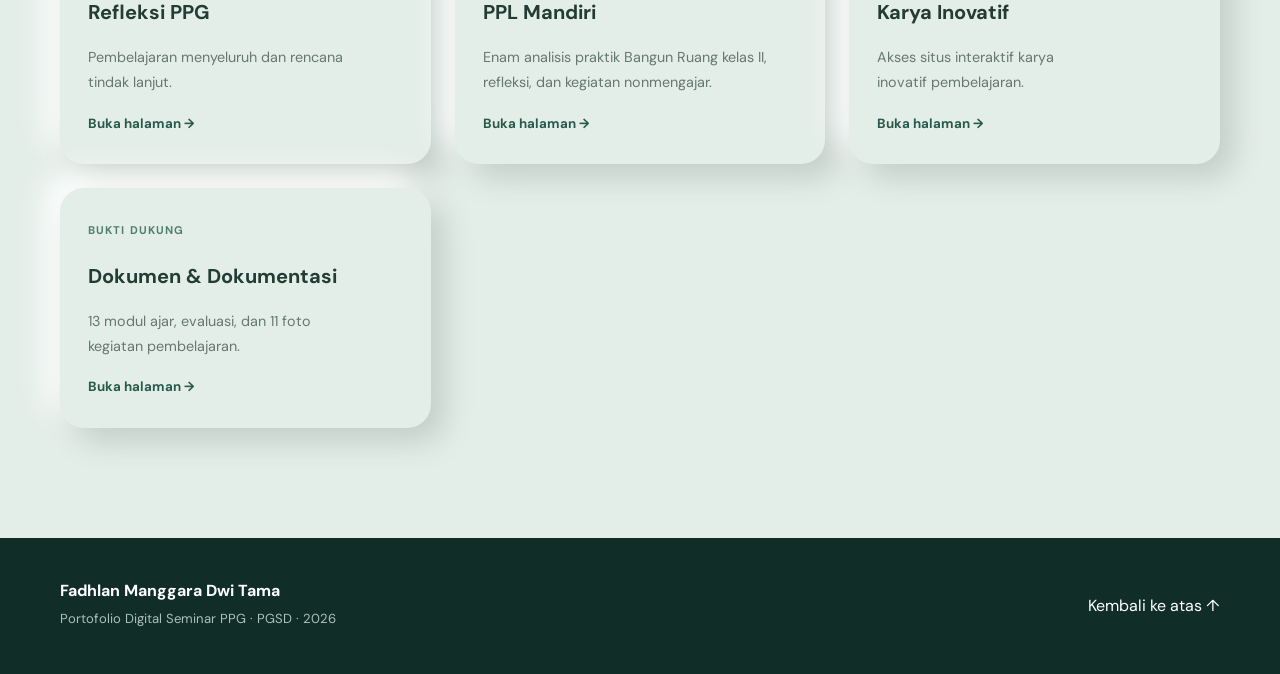
==== commit 76b75b6c: "feat: add UTS navigation and homepage button" ====
--- a/index.html
+++ b/index.html
@@ -1,5 +1,5 @@
 <!doctype html>
-<html lang="id"><head><meta charset="UTF-8"><meta name="viewport" content="width=device-width,initial-scale=1"><meta name="description" content="Beranda — Portofolio Seminar PPG Fadhlan Manggara Dwi Tama"><meta name="theme-color" content="#28594d"><title>Beranda | Portofolio PPG Fadhlan Manggara</title><link rel="icon" type="image/png" href="image/Icon.png"><link rel="preconnect" href="https://fonts.googleapis.com"><link rel="preconnect" href="https://fonts.gstatic.com" crossorigin><link href="https://fonts.googleapis.com/css2?family=DM+Sans:wght@400;500;600;700&display=swap" rel="stylesheet"><link rel="stylesheet" href="styles.css"><link rel="stylesheet" href="updates.css"><link rel="stylesheet" href="neumorphism.css?v=20261024"><link rel="stylesheet" href="pages.css?v=20261024-typography"><script src="site.js?v=20261024" defer></script></head><body id="top-page"><a class="skip-link" href="#main">Lewati ke konten utama</a><header class="site-header"><nav class="nav shell" aria-label="Navigasi utama"><a class="brand" href="index.html"><span>FM</span><strong>Portofolio PPG</strong></a><button class="menu-button" type="button" aria-expanded="false" aria-controls="nav-list"><span class="sr-only">Buka menu</span><i></i><i></i><i></i></button><ul id="nav-list" class="nav-list"><li><a href="index.html">Beranda</a></li><li><a href="identifikasi.html">LK 1 · Identifikasi</a></li><li><a href="refleksi.html">LK 2 · Refleksi</a></li><li><a href="refleksi-ppg.html">Refleksi PPG</a></li><li><a href="ppl-mandiri.html">PPL Mandiri</a></li><li><a href="inovasi.html">Inovasi</a></li><li><a href="dokumen.html">Dokumen</a></li></ul></nav></header><main id="main">      <section class="hero shell" id="top">
+<html lang="id"><head><meta charset="UTF-8"><meta name="viewport" content="width=device-width,initial-scale=1"><meta name="description" content="Beranda — Portofolio Seminar PPG Fadhlan Manggara Dwi Tama"><meta name="theme-color" content="#28594d"><title>Beranda | Portofolio PPG Fadhlan Manggara</title><link rel="icon" type="image/png" href="image/Icon.png"><link rel="preconnect" href="https://fonts.googleapis.com"><link rel="preconnect" href="https://fonts.gstatic.com" crossorigin><link href="https://fonts.googleapis.com/css2?family=DM+Sans:wght@400;500;600;700&display=swap" rel="stylesheet"><link rel="stylesheet" href="styles.css"><link rel="stylesheet" href="updates.css"><link rel="stylesheet" href="neumorphism.css?v=20261024"><link rel="stylesheet" href="pages.css?v=20261028-uts-nav"><script src="site.js?v=20261024" defer></script></head><body id="top-page"><a class="skip-link" href="#main">Lewati ke konten utama</a><header class="site-header"><nav class="nav shell" aria-label="Navigasi utama"><a class="brand" href="index.html"><span>FM</span><strong>Portofolio PPG</strong></a><button class="menu-button" type="button" aria-expanded="false" aria-controls="nav-list"><span class="sr-only">Buka menu</span><i></i><i></i><i></i></button><ul id="nav-list" class="nav-list"><li><a href="index.html">Beranda</a></li><li><a href="identifikasi.html">LK 1 · Identifikasi</a></li><li><a href="refleksi.html">LK 2 · Refleksi</a></li><li><a href="refleksi-ppg.html">Refleksi PPG</a></li><li><a href="uts-siklus1.html">UTS · Siklus 1</a></li><li><a href="ppl-mandiri.html">PPL Mandiri</a></li><li><a href="inovasi.html">Inovasi</a></li><li><a href="dokumen.html">Dokumen</a></li></ul></nav></header><main id="main">      <section class="hero shell" id="top">
         <div class="hero-copy reveal">
           <p class="eyebrow">Seminar Pendidikan Profesi Guru · 2026</p>
           <h1>Belajar untuk <em>menuntun</em>, bertumbuh untuk berdampak.</h1>
@@ -9,7 +9,8 @@
             berpihak pada peserta didik.
           </p>
           <div class="hero-actions">
-            <a class="button primary" href="refleksi.html">Jelajahi refleksi</a
+            <a class="button primary" href="uts-siklus1.html">Buka Tugas UTS</a>
+            <a class="button secondary" href="refleksi.html">Jelajahi refleksi</a
             ><a class="button secondary" href="identifikasi.html"
               >Kenali visi saya</a
             >
--- a/pages.css
+++ b/pages.css
@@ -59,3 +59,6 @@
 
 /* Seven-item portfolio navigation */
 @media(min-width:861px) and (max-width:1090px){.nav{gap:12px}.brand{flex-shrink:0}.brand strong{font-size:.85rem}.nav-list a{padding:9px 7px;font-size:.75rem}}
+
+/* Keep all eight navigation links accessible on narrow desktop screens. */
+@media(min-width:861px) and (max-width:1100px){.nav-list{position:absolute;top:76px;left:0;right:0;background:var(--paper);padding:18px 20px;display:none;flex-direction:column;border-bottom:1px solid var(--line)}.nav-list.open{display:flex}.menu-button{display:block}}
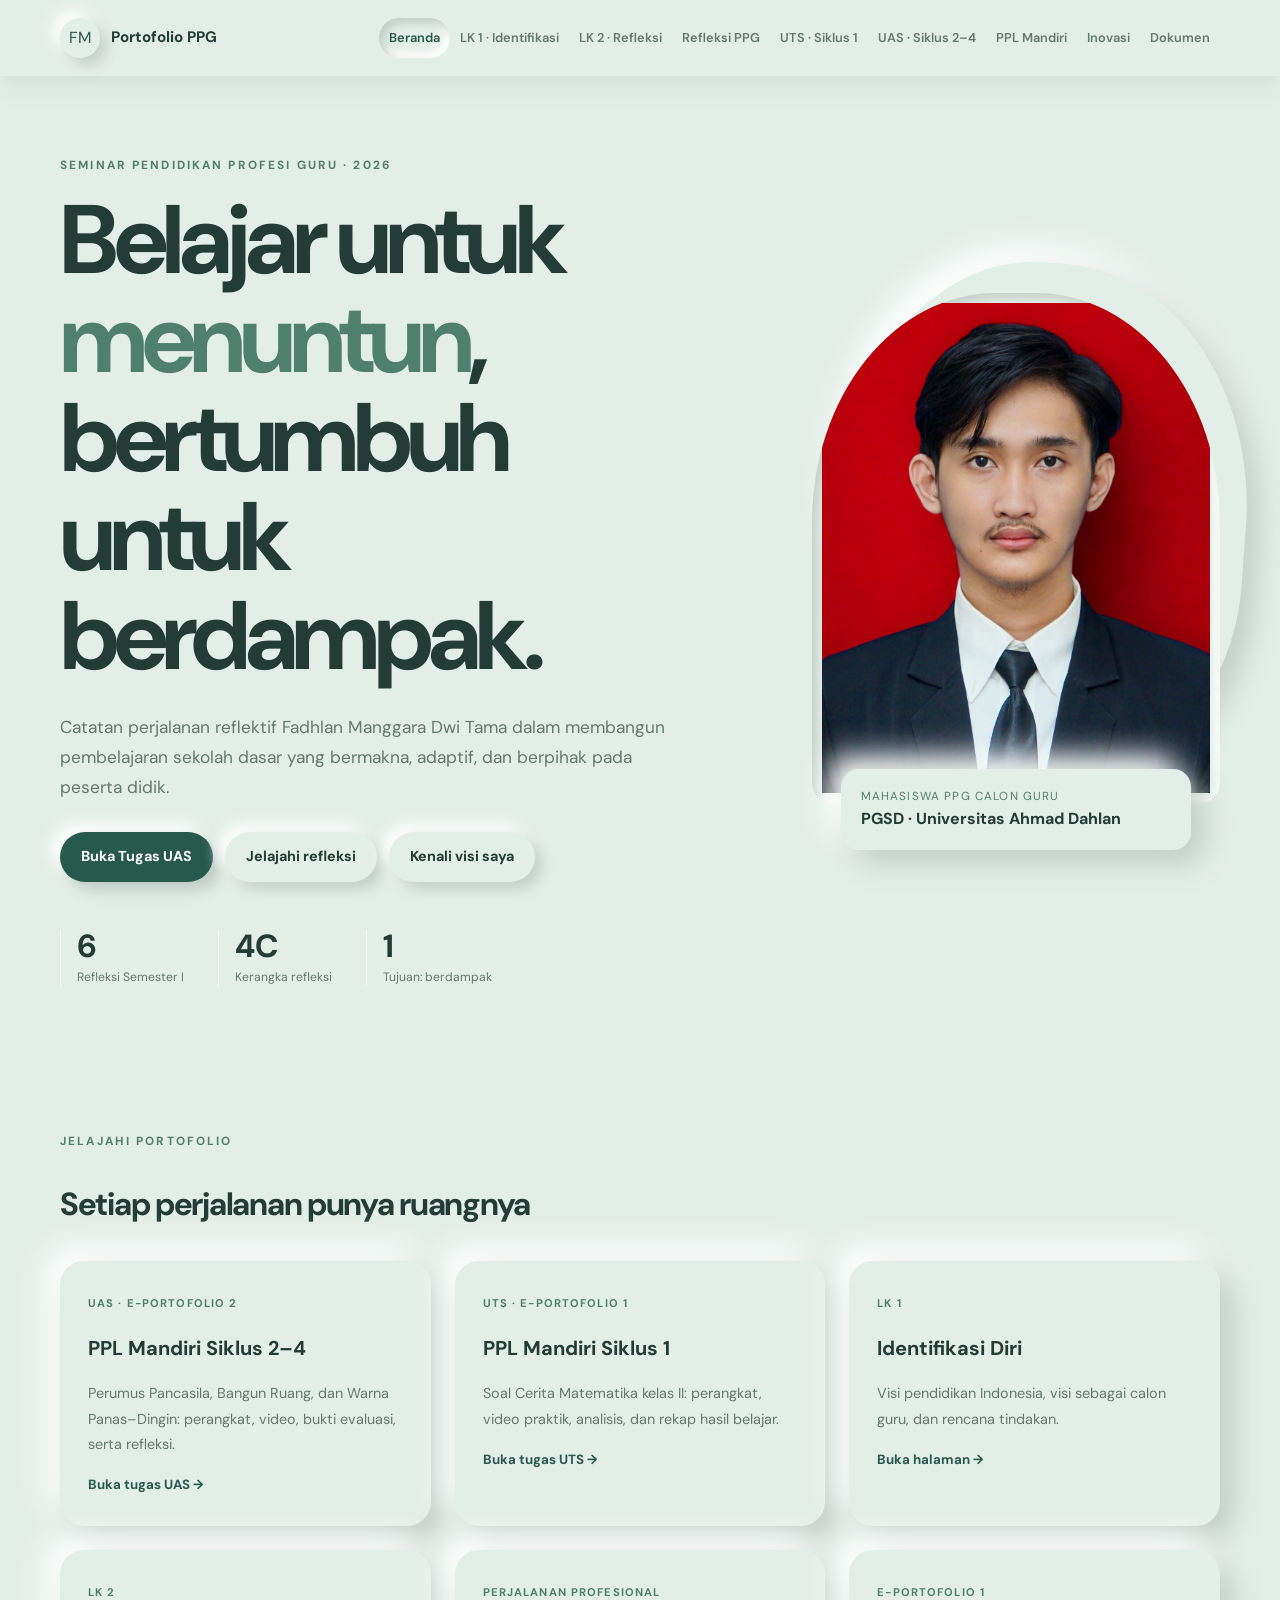
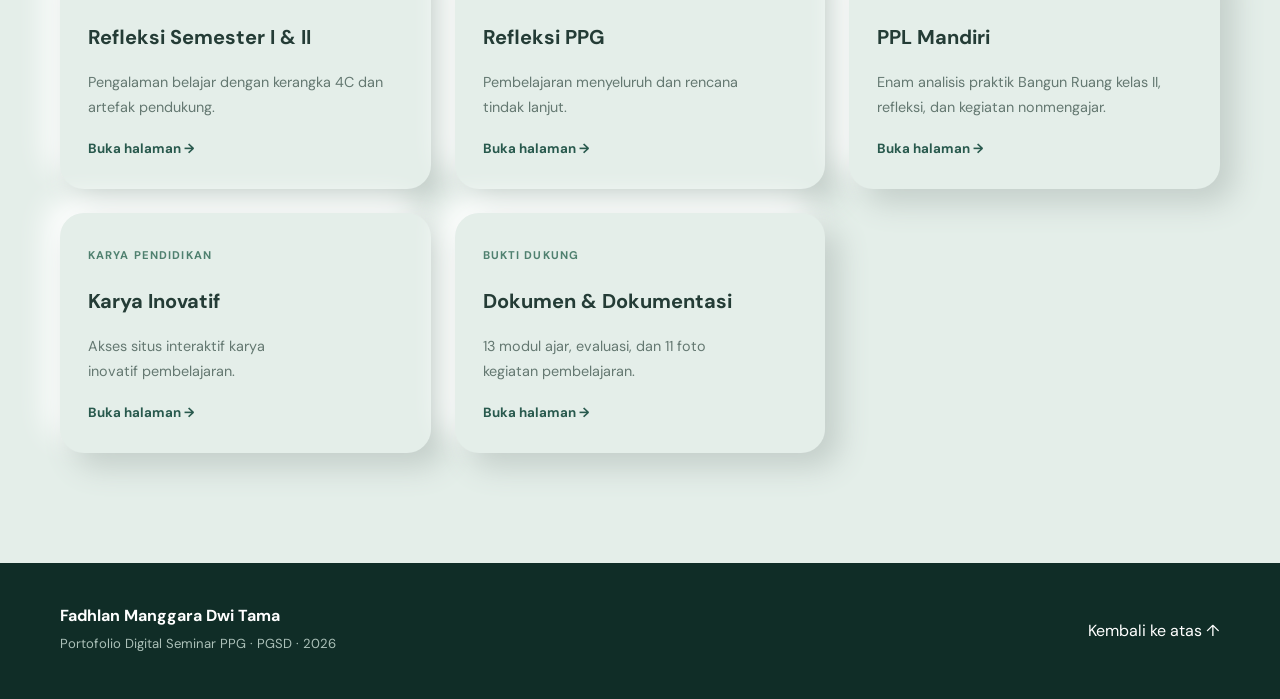
==== commit 0937550e: "Lengkapi UAS E-Portofolio dan perbarui LK7-LK8 siklus 4" ====
--- a/index.html
+++ b/index.html
@@ -1,5 +1,5 @@
 <!doctype html>
-<html lang="id"><head><meta charset="UTF-8"><meta name="viewport" content="width=device-width,initial-scale=1"><meta name="description" content="Beranda — Portofolio Seminar PPG Fadhlan Manggara Dwi Tama"><meta name="theme-color" content="#28594d"><title>Beranda | Portofolio PPG Fadhlan Manggara</title><link rel="icon" type="image/png" href="image/Icon.png"><link rel="preconnect" href="https://fonts.googleapis.com"><link rel="preconnect" href="https://fonts.gstatic.com" crossorigin><link href="https://fonts.googleapis.com/css2?family=DM+Sans:wght@400;500;600;700&display=swap" rel="stylesheet"><link rel="stylesheet" href="styles.css"><link rel="stylesheet" href="updates.css"><link rel="stylesheet" href="neumorphism.css?v=20261024"><link rel="stylesheet" href="pages.css?v=20261028-uts-nav"><script src="site.js?v=20261024" defer></script></head><body id="top-page"><a class="skip-link" href="#main">Lewati ke konten utama</a><header class="site-header"><nav class="nav shell" aria-label="Navigasi utama"><a class="brand" href="index.html"><span>FM</span><strong>Portofolio PPG</strong></a><button class="menu-button" type="button" aria-expanded="false" aria-controls="nav-list"><span class="sr-only">Buka menu</span><i></i><i></i><i></i></button><ul id="nav-list" class="nav-list"><li><a href="index.html">Beranda</a></li><li><a href="identifikasi.html">LK 1 · Identifikasi</a></li><li><a href="refleksi.html">LK 2 · Refleksi</a></li><li><a href="refleksi-ppg.html">Refleksi PPG</a></li><li><a href="uts-siklus1.html">UTS · Siklus 1</a></li><li><a href="ppl-mandiri.html">PPL Mandiri</a></li><li><a href="inovasi.html">Inovasi</a></li><li><a href="dokumen.html">Dokumen</a></li></ul></nav></header><main id="main">      <section class="hero shell" id="top">
+<html lang="id"><head><meta charset="UTF-8"><meta name="viewport" content="width=device-width,initial-scale=1"><meta name="description" content="Beranda — Portofolio Seminar PPG Fadhlan Manggara Dwi Tama"><meta name="theme-color" content="#28594d"><title>Beranda | Portofolio PPG Fadhlan Manggara</title><link rel="icon" type="image/png" href="image/Icon.png"><link rel="preconnect" href="https://fonts.googleapis.com"><link rel="preconnect" href="https://fonts.gstatic.com" crossorigin><link href="https://fonts.googleapis.com/css2?family=DM+Sans:wght@400;500;600;700&display=swap" rel="stylesheet"><link rel="stylesheet" href="styles.css"><link rel="stylesheet" href="updates.css"><link rel="stylesheet" href="neumorphism.css?v=20261024"><link rel="stylesheet" href="pages.css?v=20261028-uts-nav"><script src="site.js?v=20261024" defer></script></head><body id="top-page"><a class="skip-link" href="#main">Lewati ke konten utama</a><header class="site-header"><nav class="nav shell" aria-label="Navigasi utama"><a class="brand" href="index.html"><span>FM</span><strong>Portofolio PPG</strong></a><button class="menu-button" type="button" aria-expanded="false" aria-controls="nav-list"><span class="sr-only">Buka menu</span><i></i><i></i><i></i></button><ul id="nav-list" class="nav-list"><li><a href="index.html">Beranda</a></li><li><a href="identifikasi.html">LK 1 · Identifikasi</a></li><li><a href="refleksi.html">LK 2 · Refleksi</a></li><li><a href="refleksi-ppg.html">Refleksi PPG</a></li><li><a href="uts-siklus1.html">UTS · Siklus 1</a></li><li><a href="uas-siklus2-4.html">UAS · Siklus 2–4</a></li><li><a href="ppl-mandiri.html">PPL Mandiri</a></li><li><a href="inovasi.html">Inovasi</a></li><li><a href="dokumen.html">Dokumen</a></li></ul></nav></header><main id="main">      <section class="hero shell" id="top">
         <div class="hero-copy reveal">
           <p class="eyebrow">Seminar Pendidikan Profesi Guru · 2026</p>
           <h1>Belajar untuk <em>menuntun</em>, bertumbuh untuk berdampak.</h1>
@@ -9,7 +9,7 @@
             berpihak pada peserta didik.
           </p>
           <div class="hero-actions">
-            <a class="button primary" href="uts-siklus1.html">Buka Tugas UTS</a>
+            <a class="button primary" href="uas-siklus2-4.html">Buka Tugas UAS</a>
             <a class="button secondary" href="refleksi.html">Jelajahi refleksi</a
             ><a class="button secondary" href="identifikasi.html"
               >Kenali visi saya</a
@@ -39,4 +39,4 @@
             ><strong>PGSD · Universitas Ahmad Dahlan</strong>
           </figcaption>
         </figure>
-      </section><section class="section home-links"><div class="shell"><p class="eyebrow">Jelajahi portofolio</p><h2>Setiap perjalanan punya ruangnya</h2><div class="home-card-grid"><a class="home-card" href="uts-siklus1.html"><span>UTS · E-Portofolio 1</span><h3>PPL Mandiri Siklus 1</h3><p>Soal Cerita Matematika kelas II: perangkat, video praktik, analisis, dan rekap hasil belajar.</p><small>Buka tugas UTS →</small></a><a class="home-card" href="identifikasi.html"><span>LK 1</span><h3>Identifikasi Diri</h3><p>Visi pendidikan Indonesia, visi sebagai calon guru, dan rencana tindakan.</p><small>Buka halaman →</small></a><a class="home-card" href="refleksi.html"><span>LK 2</span><h3>Refleksi Semester I & II</h3><p>Pengalaman belajar dengan kerangka 4C dan artefak pendukung.</p><small>Buka halaman →</small></a><a class="home-card" href="refleksi-ppg.html"><span>Perjalanan profesional</span><h3>Refleksi PPG</h3><p>Pembelajaran menyeluruh dan rencana tindak lanjut.</p><small>Buka halaman →</small></a><a class="home-card" href="ppl-mandiri.html"><span>E-Portofolio 1</span><h3>PPL Mandiri</h3><p>Enam analisis praktik Bangun Ruang kelas II, refleksi, dan kegiatan nonmengajar.</p><small>Buka halaman →</small></a><a class="home-card" href="inovasi.html"><span>Karya pendidikan</span><h3>Karya Inovatif</h3><p>Akses situs interaktif karya inovatif pembelajaran.</p><small>Buka halaman →</small></a><a class="home-card" href="dokumen.html"><span>Bukti dukung</span><h3>Dokumen & Dokumentasi</h3><p>13 modul ajar, evaluasi, dan 11 foto kegiatan pembelajaran.</p><small>Buka halaman →</small></a></div></div></section></main><footer><div class="shell footer-inner"><div><strong>Fadhlan Manggara Dwi Tama</strong><p>Portofolio Digital Seminar PPG · PGSD · 2026</p></div><a href="#top-page">Kembali ke atas ↑</a></div></footer></body></html>
+      </section><section class="section home-links"><div class="shell"><p class="eyebrow">Jelajahi portofolio</p><h2>Setiap perjalanan punya ruangnya</h2><div class="home-card-grid"><a class="home-card" href="uas-siklus2-4.html"><span>UAS · E-Portofolio 2</span><h3>PPL Mandiri Siklus 2–4</h3><p>Perumus Pancasila, Bangun Ruang, dan Warna Panas–Dingin: perangkat, video, bukti evaluasi, serta refleksi.</p><small>Buka tugas UAS →</small></a><a class="home-card" href="uts-siklus1.html"><span>UTS · E-Portofolio 1</span><h3>PPL Mandiri Siklus 1</h3><p>Soal Cerita Matematika kelas II: perangkat, video praktik, analisis, dan rekap hasil belajar.</p><small>Buka tugas UTS →</small></a><a class="home-card" href="identifikasi.html"><span>LK 1</span><h3>Identifikasi Diri</h3><p>Visi pendidikan Indonesia, visi sebagai calon guru, dan rencana tindakan.</p><small>Buka halaman →</small></a><a class="home-card" href="refleksi.html"><span>LK 2</span><h3>Refleksi Semester I & II</h3><p>Pengalaman belajar dengan kerangka 4C dan artefak pendukung.</p><small>Buka halaman →</small></a><a class="home-card" href="refleksi-ppg.html"><span>Perjalanan profesional</span><h3>Refleksi PPG</h3><p>Pembelajaran menyeluruh dan rencana tindak lanjut.</p><small>Buka halaman →</small></a><a class="home-card" href="ppl-mandiri.html"><span>E-Portofolio 1</span><h3>PPL Mandiri</h3><p>Enam analisis praktik Bangun Ruang kelas II, refleksi, dan kegiatan nonmengajar.</p><small>Buka halaman →</small></a><a class="home-card" href="inovasi.html"><span>Karya pendidikan</span><h3>Karya Inovatif</h3><p>Akses situs interaktif karya inovatif pembelajaran.</p><small>Buka halaman →</small></a><a class="home-card" href="dokumen.html"><span>Bukti dukung</span><h3>Dokumen & Dokumentasi</h3><p>13 modul ajar, evaluasi, dan 11 foto kegiatan pembelajaran.</p><small>Buka halaman →</small></a></div></div></section></main><footer><div class="shell footer-inner"><div><strong>Fadhlan Manggara Dwi Tama</strong><p>Portofolio Digital Seminar PPG · PGSD · 2026</p></div><a href="#top-page">Kembali ke atas ↑</a></div></footer></body></html>
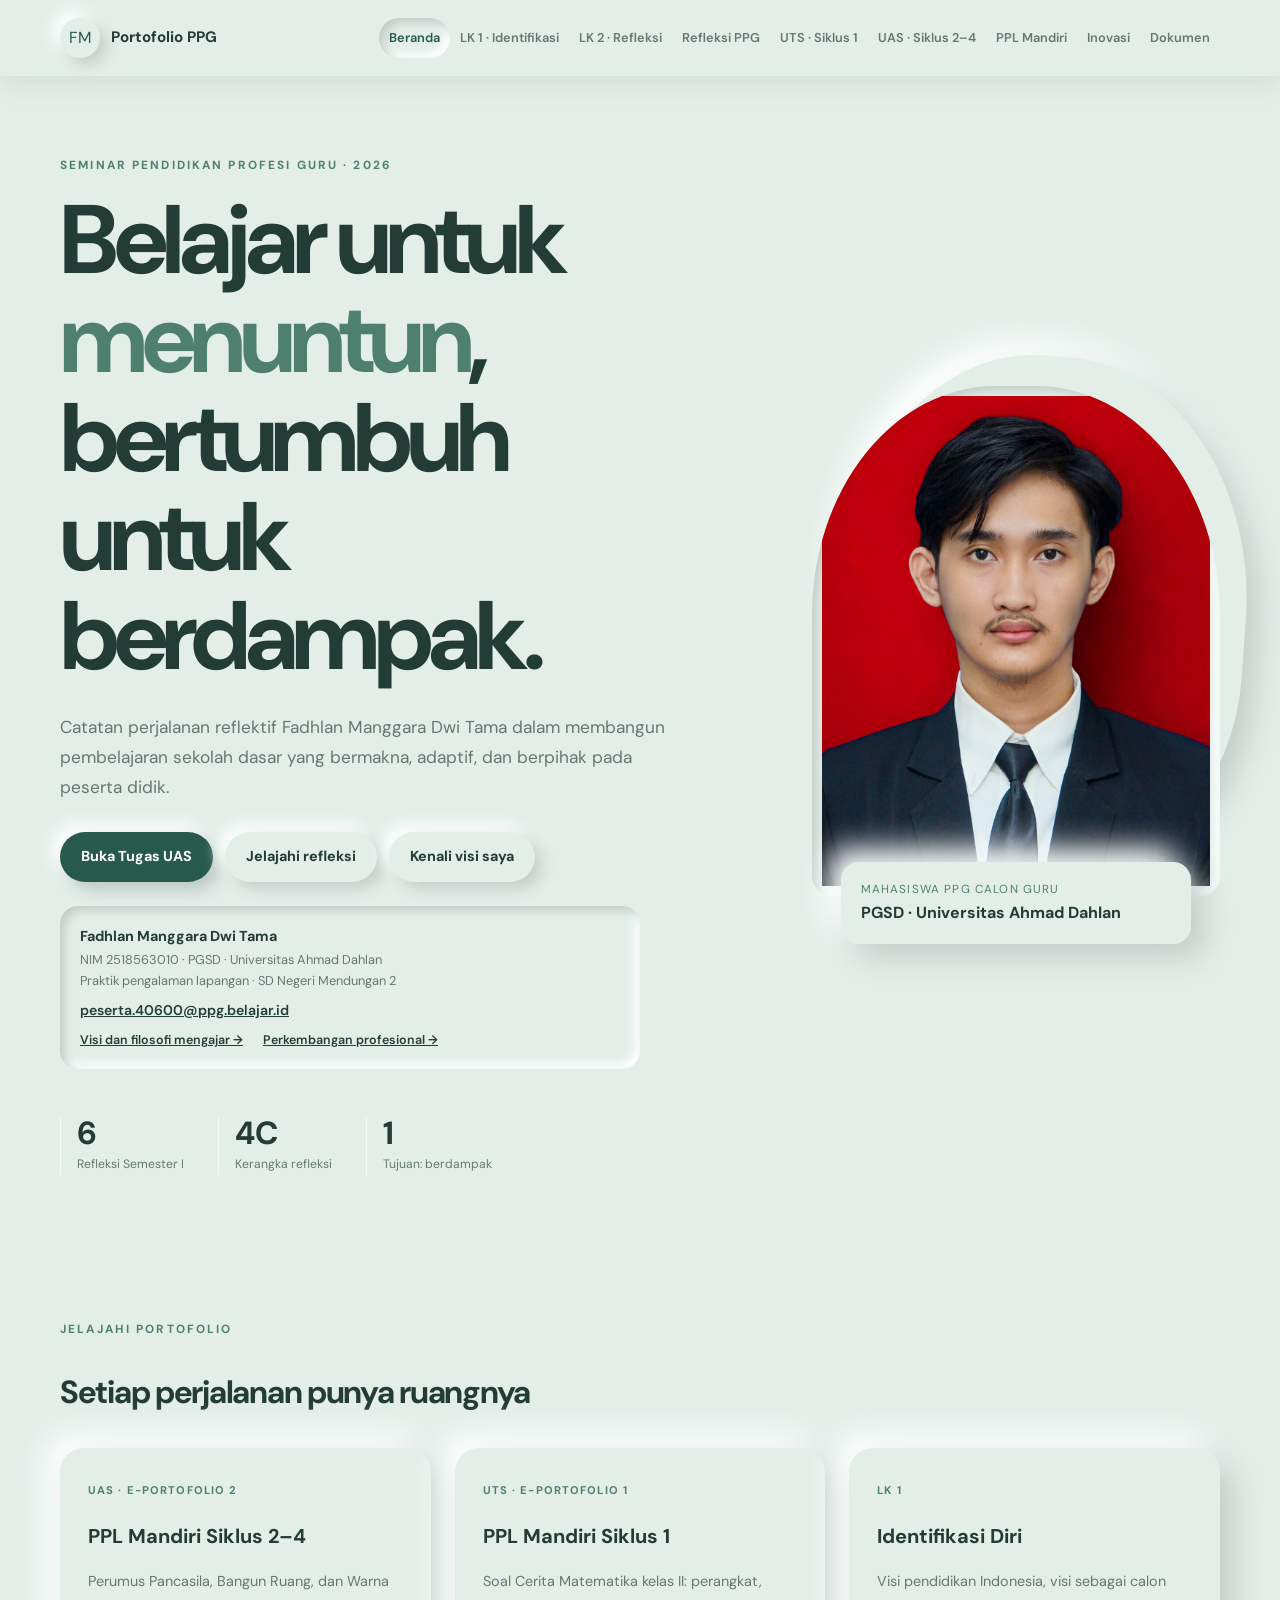
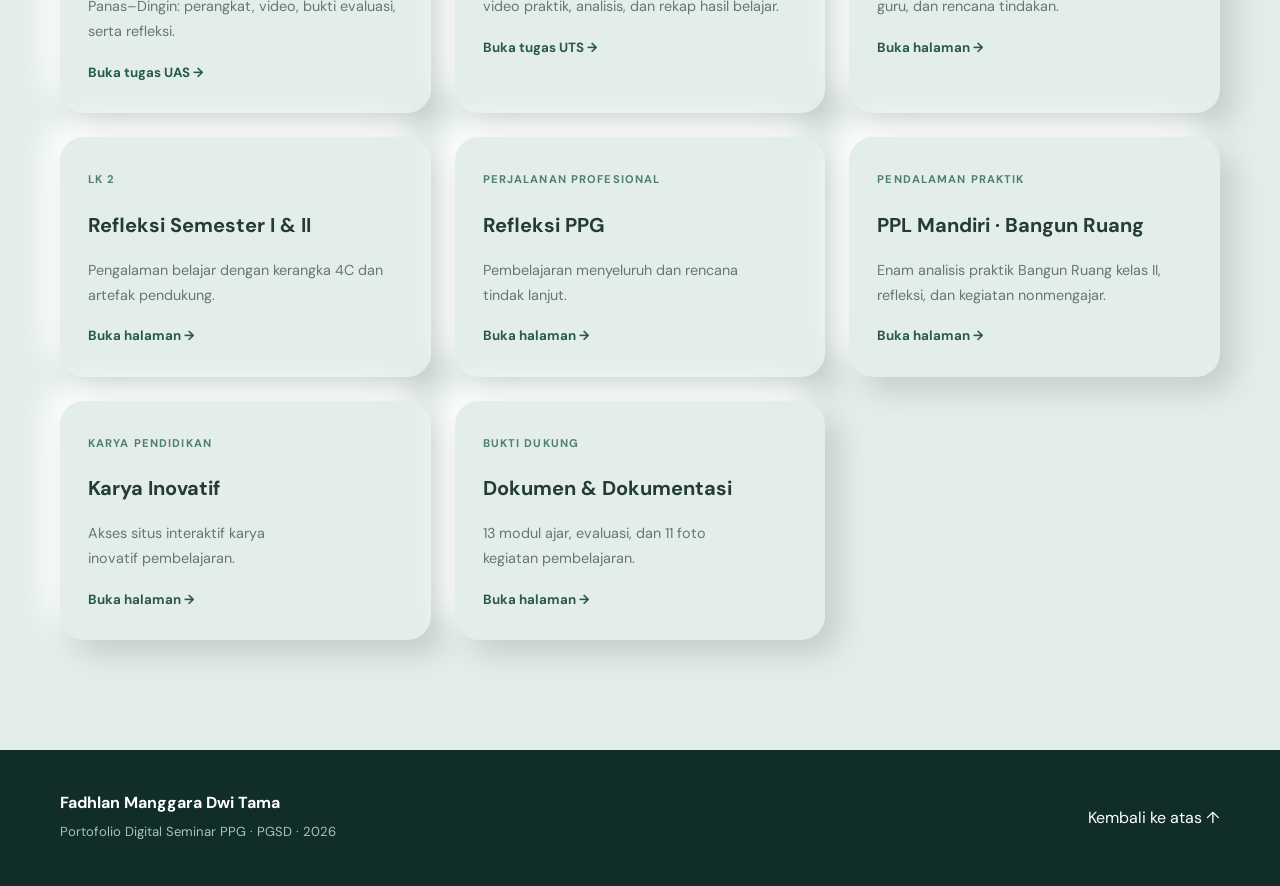
==== commit 7c15999c: "Perkuat kajian teori dan refleksi portofolio PPL" ====
--- a/index.html
+++ b/index.html
@@ -1,5 +1,5 @@
 <!doctype html>
-<html lang="id"><head><meta charset="UTF-8"><meta name="viewport" content="width=device-width,initial-scale=1"><meta name="description" content="Beranda — Portofolio Seminar PPG Fadhlan Manggara Dwi Tama"><meta name="theme-color" content="#28594d"><title>Beranda | Portofolio PPG Fadhlan Manggara</title><link rel="icon" type="image/png" href="image/Icon.png"><link rel="preconnect" href="https://fonts.googleapis.com"><link rel="preconnect" href="https://fonts.gstatic.com" crossorigin><link href="https://fonts.googleapis.com/css2?family=DM+Sans:wght@400;500;600;700&display=swap" rel="stylesheet"><link rel="stylesheet" href="styles.css"><link rel="stylesheet" href="updates.css"><link rel="stylesheet" href="neumorphism.css?v=20261024"><link rel="stylesheet" href="pages.css?v=20261028-uts-nav"><script src="site.js?v=20261024" defer></script></head><body id="top-page"><a class="skip-link" href="#main">Lewati ke konten utama</a><header class="site-header"><nav class="nav shell" aria-label="Navigasi utama"><a class="brand" href="index.html"><span>FM</span><strong>Portofolio PPG</strong></a><button class="menu-button" type="button" aria-expanded="false" aria-controls="nav-list"><span class="sr-only">Buka menu</span><i></i><i></i><i></i></button><ul id="nav-list" class="nav-list"><li><a href="index.html">Beranda</a></li><li><a href="identifikasi.html">LK 1 · Identifikasi</a></li><li><a href="refleksi.html">LK 2 · Refleksi</a></li><li><a href="refleksi-ppg.html">Refleksi PPG</a></li><li><a href="uts-siklus1.html">UTS · Siklus 1</a></li><li><a href="uas-siklus2-4.html">UAS · Siklus 2–4</a></li><li><a href="ppl-mandiri.html">PPL Mandiri</a></li><li><a href="inovasi.html">Inovasi</a></li><li><a href="dokumen.html">Dokumen</a></li></ul></nav></header><main id="main">      <section class="hero shell" id="top">
+<html lang="id"><head><meta charset="UTF-8"><meta name="viewport" content="width=device-width,initial-scale=1"><meta name="description" content="Beranda — Portofolio Seminar PPG Fadhlan Manggara Dwi Tama"><meta name="theme-color" content="#28594d"><title>Beranda | Portofolio PPG Fadhlan Manggara</title><link rel="icon" type="image/png" href="image/Icon.png"><link rel="preconnect" href="https://fonts.googleapis.com"><link rel="preconnect" href="https://fonts.gstatic.com" crossorigin><link href="https://fonts.googleapis.com/css2?family=DM+Sans:wght@400;500;600;700&display=swap" rel="stylesheet"><link rel="stylesheet" href="styles.css"><link rel="stylesheet" href="updates.css"><link rel="stylesheet" href="neumorphism.css?v=20261024"><link rel="stylesheet" href="pages.css?v=20261028-uts-nav"><script src="site.js?v=20261024" defer></script><link rel="stylesheet" href="kajian-praktik.css?v=20261031-1"></head><body id="top-page"><a class="skip-link" href="#main">Lewati ke konten utama</a><header class="site-header"><nav class="nav shell" aria-label="Navigasi utama"><a class="brand" href="index.html"><span>FM</span><strong>Portofolio PPG</strong></a><button class="menu-button" type="button" aria-expanded="false" aria-controls="nav-list"><span class="sr-only">Buka menu</span><i></i><i></i><i></i></button><ul id="nav-list" class="nav-list"><li><a href="index.html">Beranda</a></li><li><a href="identifikasi.html">LK 1 · Identifikasi</a></li><li><a href="refleksi.html">LK 2 · Refleksi</a></li><li><a href="refleksi-ppg.html">Refleksi PPG</a></li><li><a href="uts-siklus1.html">UTS · Siklus 1</a></li><li><a href="uas-siklus2-4.html">UAS · Siklus 2–4</a></li><li><a href="ppl-mandiri.html">PPL Mandiri</a></li><li><a href="inovasi.html">Inovasi</a></li><li><a href="dokumen.html">Dokumen</a></li></ul></nav></header><main id="main">      <section class="hero shell" id="top">
         <div class="hero-copy reveal">
           <p class="eyebrow">Seminar Pendidikan Profesi Guru · 2026</p>
           <h1>Belajar untuk <em>menuntun</em>, bertumbuh untuk berdampak.</h1>
@@ -15,7 +15,7 @@
               >Kenali visi saya</a
             >
           </div>
-          <dl class="hero-stats">
+          <address class="home-contact" aria-label="Profil dan kontak penyusun"><strong>Fadhlan Manggara Dwi Tama</strong><span>NIM 2518563010 · PGSD · Universitas Ahmad Dahlan</span><span>Praktik pengalaman lapangan · SD Negeri Mendungan 2</span><a href="mailto:peserta.40600@ppg.belajar.id">peserta.40600@ppg.belajar.id</a><div class="home-contact-links"><a href="identifikasi.html">Visi dan filosofi mengajar →</a><a href="refleksi-ppg.html">Perkembangan profesional →</a></div></address><dl class="hero-stats">
             <div>
               <dt>6</dt>
               <dd>Refleksi Semester I</dd>
@@ -39,4 +39,4 @@
             ><strong>PGSD · Universitas Ahmad Dahlan</strong>
           </figcaption>
         </figure>
-      </section><section class="section home-links"><div class="shell"><p class="eyebrow">Jelajahi portofolio</p><h2>Setiap perjalanan punya ruangnya</h2><div class="home-card-grid"><a class="home-card" href="uas-siklus2-4.html"><span>UAS · E-Portofolio 2</span><h3>PPL Mandiri Siklus 2–4</h3><p>Perumus Pancasila, Bangun Ruang, dan Warna Panas–Dingin: perangkat, video, bukti evaluasi, serta refleksi.</p><small>Buka tugas UAS →</small></a><a class="home-card" href="uts-siklus1.html"><span>UTS · E-Portofolio 1</span><h3>PPL Mandiri Siklus 1</h3><p>Soal Cerita Matematika kelas II: perangkat, video praktik, analisis, dan rekap hasil belajar.</p><small>Buka tugas UTS →</small></a><a class="home-card" href="identifikasi.html"><span>LK 1</span><h3>Identifikasi Diri</h3><p>Visi pendidikan Indonesia, visi sebagai calon guru, dan rencana tindakan.</p><small>Buka halaman →</small></a><a class="home-card" href="refleksi.html"><span>LK 2</span><h3>Refleksi Semester I & II</h3><p>Pengalaman belajar dengan kerangka 4C dan artefak pendukung.</p><small>Buka halaman →</small></a><a class="home-card" href="refleksi-ppg.html"><span>Perjalanan profesional</span><h3>Refleksi PPG</h3><p>Pembelajaran menyeluruh dan rencana tindak lanjut.</p><small>Buka halaman →</small></a><a class="home-card" href="ppl-mandiri.html"><span>E-Portofolio 1</span><h3>PPL Mandiri</h3><p>Enam analisis praktik Bangun Ruang kelas II, refleksi, dan kegiatan nonmengajar.</p><small>Buka halaman →</small></a><a class="home-card" href="inovasi.html"><span>Karya pendidikan</span><h3>Karya Inovatif</h3><p>Akses situs interaktif karya inovatif pembelajaran.</p><small>Buka halaman →</small></a><a class="home-card" href="dokumen.html"><span>Bukti dukung</span><h3>Dokumen & Dokumentasi</h3><p>13 modul ajar, evaluasi, dan 11 foto kegiatan pembelajaran.</p><small>Buka halaman →</small></a></div></div></section></main><footer><div class="shell footer-inner"><div><strong>Fadhlan Manggara Dwi Tama</strong><p>Portofolio Digital Seminar PPG · PGSD · 2026</p></div><a href="#top-page">Kembali ke atas ↑</a></div></footer></body></html>
+      </section><section class="section home-links"><div class="shell"><p class="eyebrow">Jelajahi portofolio</p><h2>Setiap perjalanan punya ruangnya</h2><div class="home-card-grid"><a class="home-card" href="uas-siklus2-4.html"><span>UAS · E-Portofolio 2</span><h3>PPL Mandiri Siklus 2–4</h3><p>Perumus Pancasila, Bangun Ruang, dan Warna Panas–Dingin: perangkat, video, bukti evaluasi, serta refleksi.</p><small>Buka tugas UAS →</small></a><a class="home-card" href="uts-siklus1.html"><span>UTS · E-Portofolio 1</span><h3>PPL Mandiri Siklus 1</h3><p>Soal Cerita Matematika kelas II: perangkat, video praktik, analisis, dan rekap hasil belajar.</p><small>Buka tugas UTS →</small></a><a class="home-card" href="identifikasi.html"><span>LK 1</span><h3>Identifikasi Diri</h3><p>Visi pendidikan Indonesia, visi sebagai calon guru, dan rencana tindakan.</p><small>Buka halaman →</small></a><a class="home-card" href="refleksi.html"><span>LK 2</span><h3>Refleksi Semester I & II</h3><p>Pengalaman belajar dengan kerangka 4C dan artefak pendukung.</p><small>Buka halaman →</small></a><a class="home-card" href="refleksi-ppg.html"><span>Perjalanan profesional</span><h3>Refleksi PPG</h3><p>Pembelajaran menyeluruh dan rencana tindak lanjut.</p><small>Buka halaman →</small></a><a class="home-card" href="ppl-mandiri.html"><span>Pendalaman praktik</span><h3>PPL Mandiri · Bangun Ruang</h3><p>Enam analisis praktik Bangun Ruang kelas II, refleksi, dan kegiatan nonmengajar.</p><small>Buka halaman →</small></a><a class="home-card" href="inovasi.html"><span>Karya pendidikan</span><h3>Karya Inovatif</h3><p>Akses situs interaktif karya inovatif pembelajaran.</p><small>Buka halaman →</small></a><a class="home-card" href="dokumen.html"><span>Bukti dukung</span><h3>Dokumen & Dokumentasi</h3><p>13 modul ajar, evaluasi, dan 11 foto kegiatan pembelajaran.</p><small>Buka halaman →</small></a></div></div></section></main><footer><div class="shell footer-inner"><div><strong>Fadhlan Manggara Dwi Tama</strong><p>Portofolio Digital Seminar PPG · PGSD · 2026</p></div><a href="#top-page">Kembali ke atas ↑</a></div></footer></body></html>
--- a/kajian-praktik.css
+++ b/kajian-praktik.css
@@ -0,0 +1,14 @@
+/* Coursework, evidence and reflection use the existing portfolio palette. */
+.home-contact{margin:24px 0 0;padding:18px 20px;border-radius:18px;box-shadow:var(--inset);font-style:normal;max-width:580px;line-height:1.7}
+.home-contact strong,.home-contact span{display:block}.home-contact strong{font-size:.9rem}.home-contact span{font-size:.8rem;color:var(--muted)}.home-contact a{display:inline-block;margin-top:7px;font-size:.88rem;font-weight:600;overflow-wrap:anywhere}
+.home-contact-links{display:flex;gap:8px 20px;flex-wrap:wrap}.home-contact-links a{font-size:.78rem}
+.study-note{margin:24px 0 8px;padding:20px 22px;border-left:3px solid var(--leaf);border-radius:0 17px 17px 0;background:#dbe8df}
+.study-note h3,.study-note h4{font-size:.91rem!important;line-height:1.55!important;margin:0 0 10px!important;letter-spacing:0!important}
+.study-note p{font-size:.91rem!important;line-height:1.8!important;margin:0 0 12px!important}.study-note p:last-child{margin-bottom:0!important}
+.study-links{display:flex;gap:8px 18px;flex-wrap:wrap;font-size:.78rem;font-weight:600}.study-links a{overflow-wrap:anywhere}
+.practice-reflection{margin:34px 0;padding:30px;border-radius:24px;box-shadow:var(--inset);scroll-margin-top:110px}.practice-reflection h2{font-size:1.6rem;line-height:1.35;letter-spacing:-.03em;margin:0 0 18px}.practice-reflection h3{font-size:1.05rem;line-height:1.5;margin:24px 0 10px}.practice-reflection p{font-size:.96rem;line-height:1.85}.practice-reflection .page-actions{margin-top:22px}.practice-reflection .button{font-size:.83rem;max-width:100%;white-space:normal}
+.study-references{margin:32px 0;border:1px solid #b5cbbd;border-radius:20px;padding:22px;scroll-margin-top:110px}.study-references>summary{cursor:pointer;font-weight:700;line-height:1.6}.study-references>div{padding-top:10px}.study-references section{scroll-margin-top:120px;margin:24px 0}.study-references h3{font-size:1rem;line-height:1.6;margin:0 0 10px}.study-references p,.study-references li{font-size:.86rem;line-height:1.85}.study-references li{margin:10px 0}.study-references a{overflow-wrap:anywhere}.study-references .study-links{margin-top:12px}
+.study-note:target,.study-references section:target{outline:2px solid var(--leaf);outline-offset:6px}
+@media(min-width:701px){.practice-reflection>p{text-align:justify;text-align-last:start}}
+@media(max-width:560px){.home-contact,.study-note{padding:17px}.practice-reflection{padding:22px 18px}.practice-reflection h2{font-size:1.4rem}.practice-reflection .page-actions{flex-direction:column;align-items:stretch}.study-references{padding:18px}.study-note p,.practice-reflection p{text-align:start!important}.home-contact-links{gap:4px 16px}}
+@media print{.home-contact,.study-note,.practice-reflection{box-shadow:none;background:none;border:1px solid #aaa;border-radius:0;padding:12px}.home-contact-links,.practice-reflection .page-actions{display:none}.study-note{break-inside:avoid}.study-note p,.practice-reflection p{font-size:10pt!important;line-height:1.6!important}.study-links{font-size:8pt}.study-references{border:0;padding:0}.study-references>div{display:block!important}.study-references h3{font-size:11pt}.study-references p,.study-references li{font-size:9pt}}
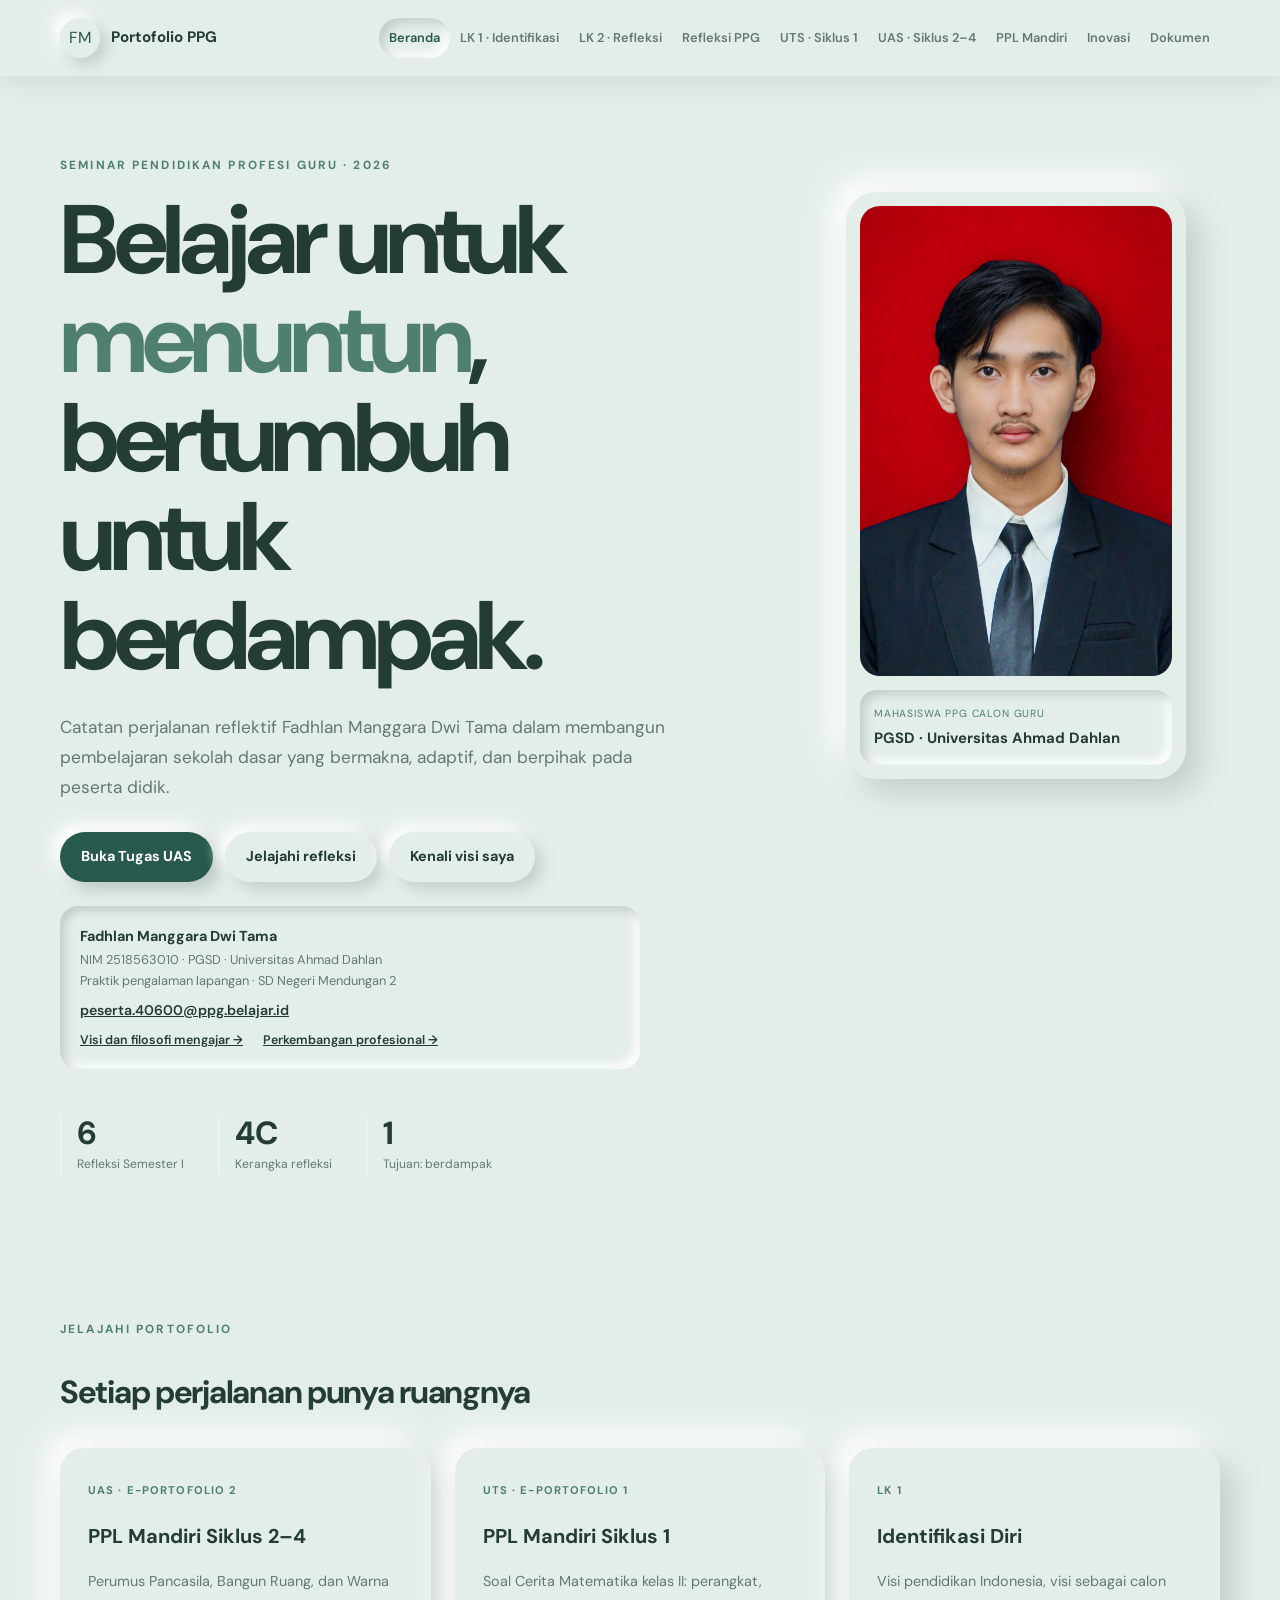
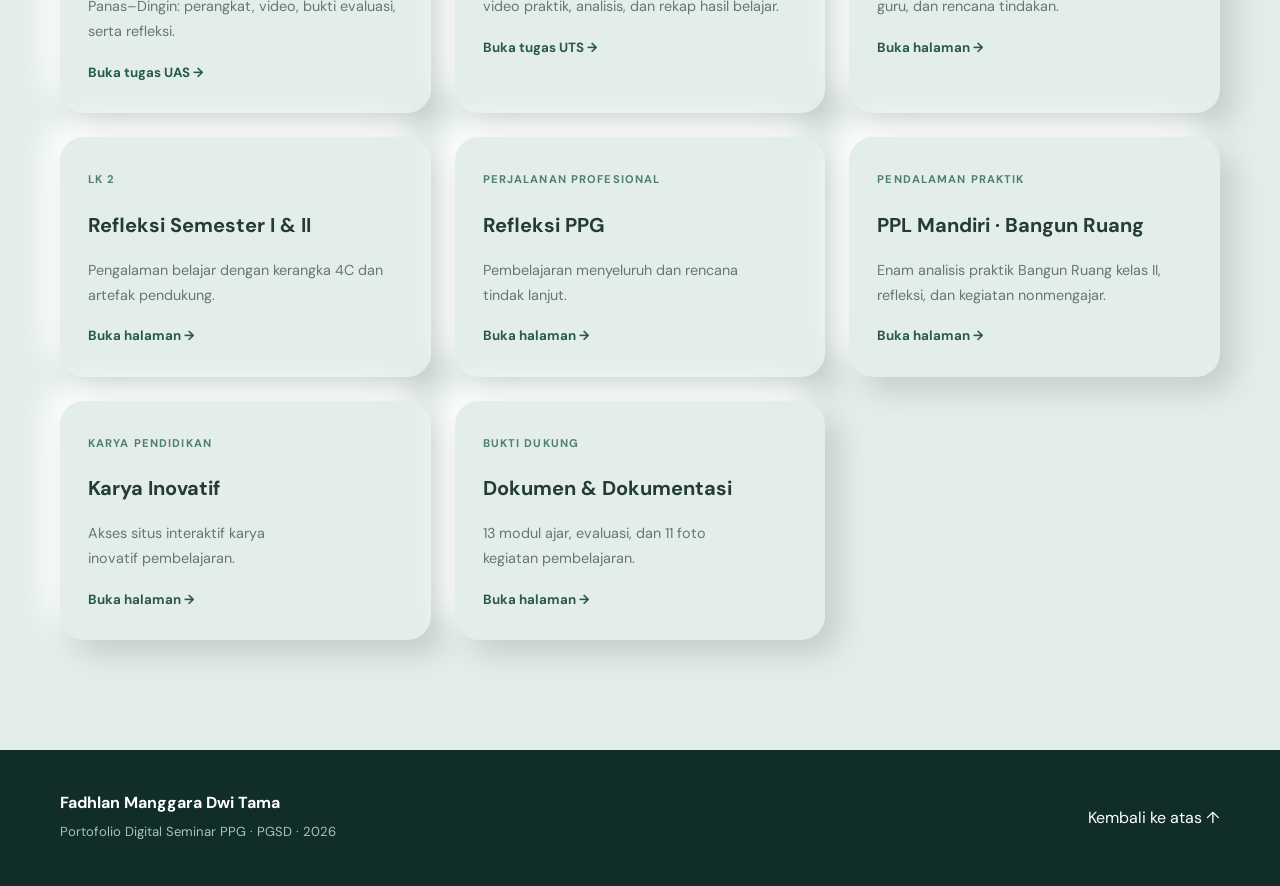
==== commit 27b2df0b: "Rapikan proporsi dan bingkai foto profil" ====
--- a/index.html
+++ b/index.html
@@ -1,5 +1,5 @@
 <!doctype html>
-<html lang="id"><head><meta charset="UTF-8"><meta name="viewport" content="width=device-width,initial-scale=1"><meta name="description" content="Beranda — Portofolio Seminar PPG Fadhlan Manggara Dwi Tama"><meta name="theme-color" content="#28594d"><title>Beranda | Portofolio PPG Fadhlan Manggara</title><link rel="icon" type="image/png" href="image/Icon.png"><link rel="preconnect" href="https://fonts.googleapis.com"><link rel="preconnect" href="https://fonts.gstatic.com" crossorigin><link href="https://fonts.googleapis.com/css2?family=DM+Sans:wght@400;500;600;700&display=swap" rel="stylesheet"><link rel="stylesheet" href="styles.css"><link rel="stylesheet" href="updates.css"><link rel="stylesheet" href="neumorphism.css?v=20261024"><link rel="stylesheet" href="pages.css?v=20261028-uts-nav"><script src="site.js?v=20261024" defer></script><link rel="stylesheet" href="kajian-praktik.css?v=20261031-1"></head><body id="top-page"><a class="skip-link" href="#main">Lewati ke konten utama</a><header class="site-header"><nav class="nav shell" aria-label="Navigasi utama"><a class="brand" href="index.html"><span>FM</span><strong>Portofolio PPG</strong></a><button class="menu-button" type="button" aria-expanded="false" aria-controls="nav-list"><span class="sr-only">Buka menu</span><i></i><i></i><i></i></button><ul id="nav-list" class="nav-list"><li><a href="index.html">Beranda</a></li><li><a href="identifikasi.html">LK 1 · Identifikasi</a></li><li><a href="refleksi.html">LK 2 · Refleksi</a></li><li><a href="refleksi-ppg.html">Refleksi PPG</a></li><li><a href="uts-siklus1.html">UTS · Siklus 1</a></li><li><a href="uas-siklus2-4.html">UAS · Siklus 2–4</a></li><li><a href="ppl-mandiri.html">PPL Mandiri</a></li><li><a href="inovasi.html">Inovasi</a></li><li><a href="dokumen.html">Dokumen</a></li></ul></nav></header><main id="main">      <section class="hero shell" id="top">
+<html lang="id"><head><meta charset="UTF-8"><meta name="viewport" content="width=device-width,initial-scale=1"><meta name="description" content="Beranda — Portofolio Seminar PPG Fadhlan Manggara Dwi Tama"><meta name="theme-color" content="#28594d"><title>Beranda | Portofolio PPG Fadhlan Manggara</title><link rel="icon" type="image/png" href="image/Icon.png"><link rel="preconnect" href="https://fonts.googleapis.com"><link rel="preconnect" href="https://fonts.gstatic.com" crossorigin><link href="https://fonts.googleapis.com/css2?family=DM+Sans:wght@400;500;600;700&display=swap" rel="stylesheet"><link rel="stylesheet" href="styles.css"><link rel="stylesheet" href="updates.css"><link rel="stylesheet" href="neumorphism.css?v=20261024"><link rel="stylesheet" href="pages.css?v=20261028-uts-nav"><script src="site.js?v=20261024" defer></script><link rel="stylesheet" href="kajian-praktik.css?v=20261031-portrait"></head><body id="top-page"><a class="skip-link" href="#main">Lewati ke konten utama</a><header class="site-header"><nav class="nav shell" aria-label="Navigasi utama"><a class="brand" href="index.html"><span>FM</span><strong>Portofolio PPG</strong></a><button class="menu-button" type="button" aria-expanded="false" aria-controls="nav-list"><span class="sr-only">Buka menu</span><i></i><i></i><i></i></button><ul id="nav-list" class="nav-list"><li><a href="index.html">Beranda</a></li><li><a href="identifikasi.html">LK 1 · Identifikasi</a></li><li><a href="refleksi.html">LK 2 · Refleksi</a></li><li><a href="refleksi-ppg.html">Refleksi PPG</a></li><li><a href="uts-siklus1.html">UTS · Siklus 1</a></li><li><a href="uas-siklus2-4.html">UAS · Siklus 2–4</a></li><li><a href="ppl-mandiri.html">PPL Mandiri</a></li><li><a href="inovasi.html">Inovasi</a></li><li><a href="dokumen.html">Dokumen</a></li></ul></nav></header><main id="main">      <section class="hero shell" id="top">
         <div class="hero-copy reveal">
           <p class="eyebrow">Seminar Pendidikan Profesi Guru · 2026</p>
           <h1>Belajar untuk <em>menuntun</em>, bertumbuh untuk berdampak.</h1>
--- a/kajian-praktik.css
+++ b/kajian-praktik.css
@@ -12,3 +12,14 @@
 @media(min-width:701px){.practice-reflection>p{text-align:justify;text-align-last:start}}
 @media(max-width:560px){.home-contact,.study-note{padding:17px}.practice-reflection{padding:22px 18px}.practice-reflection h2{font-size:1.4rem}.practice-reflection .page-actions{flex-direction:column;align-items:stretch}.study-references{padding:18px}.study-note p,.practice-reflection p{text-align:start!important}.home-contact-links{gap:4px 16px}}
 @media print{.home-contact,.study-note,.practice-reflection{box-shadow:none;background:none;border:1px solid #aaa;border-radius:0;padding:12px}.home-contact-links,.practice-reflection .page-actions{display:none}.study-note{break-inside:avoid}.study-note p,.practice-reflection p{font-size:10pt!important;line-height:1.6!important}.study-links{font-size:8pt}.study-references{border:0;padding:0}.study-references>div{display:block!important}.study-references h3{font-size:11pt}.study-references p,.study-references li{font-size:9pt}}
+
+/* One compact portrait card; preserve the original photograph's proportions. */
+.hero>.portrait-card{width:min(100%,340px);max-width:340px;justify-self:center;align-self:start;margin:36px 0 0;padding:14px;background:var(--paper);border-radius:30px;box-shadow:var(--shadow)}
+.hero>.portrait-card:before{display:none}
+.hero .portrait-frame{aspect-ratio:1063/1600;padding:0;border-radius:20px;box-shadow:none;overflow:hidden}
+.hero .portrait-frame img{display:block;width:100%;height:100%;object-fit:contain;object-position:center}
+.hero .portrait-card figcaption{width:100%;margin:14px 0 0;padding:15px 14px;border-radius:16px;box-shadow:var(--inset);line-height:1.5}
+.hero .portrait-card figcaption span{font-size:.65rem;letter-spacing:.08em;line-height:1.65}
+.hero .portrait-card figcaption strong{font-size:.93rem;line-height:1.55;margin-top:5px}
+@media(max-width:860px){.hero{row-gap:36px}.hero>.portrait-card{margin-top:0;width:min(100%,320px);max-width:320px}}
+@media(max-width:560px){.hero>.portrait-card{padding:12px;border-radius:26px}.hero .portrait-frame{border-radius:17px}.hero .portrait-card figcaption{margin-top:12px;padding:14px 12px}.hero .portrait-card figcaption strong{font-size:.88rem}}
